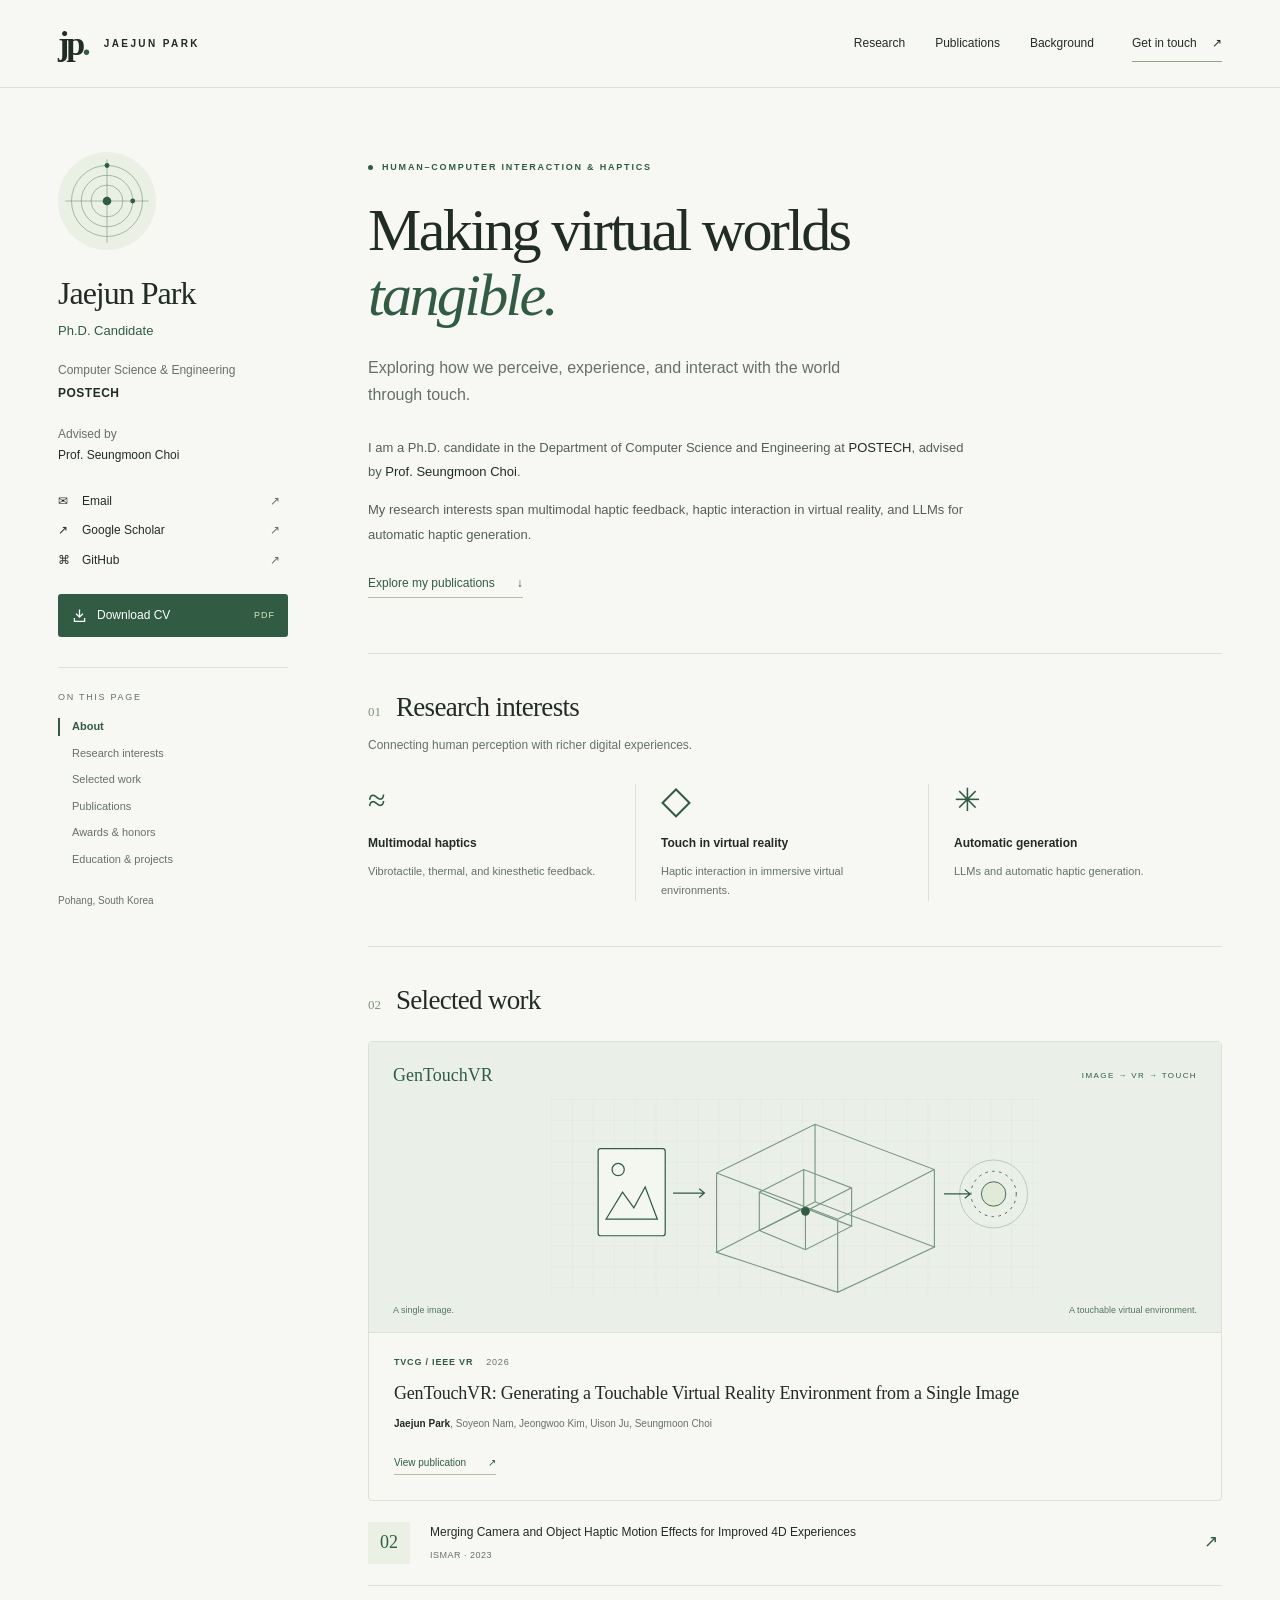
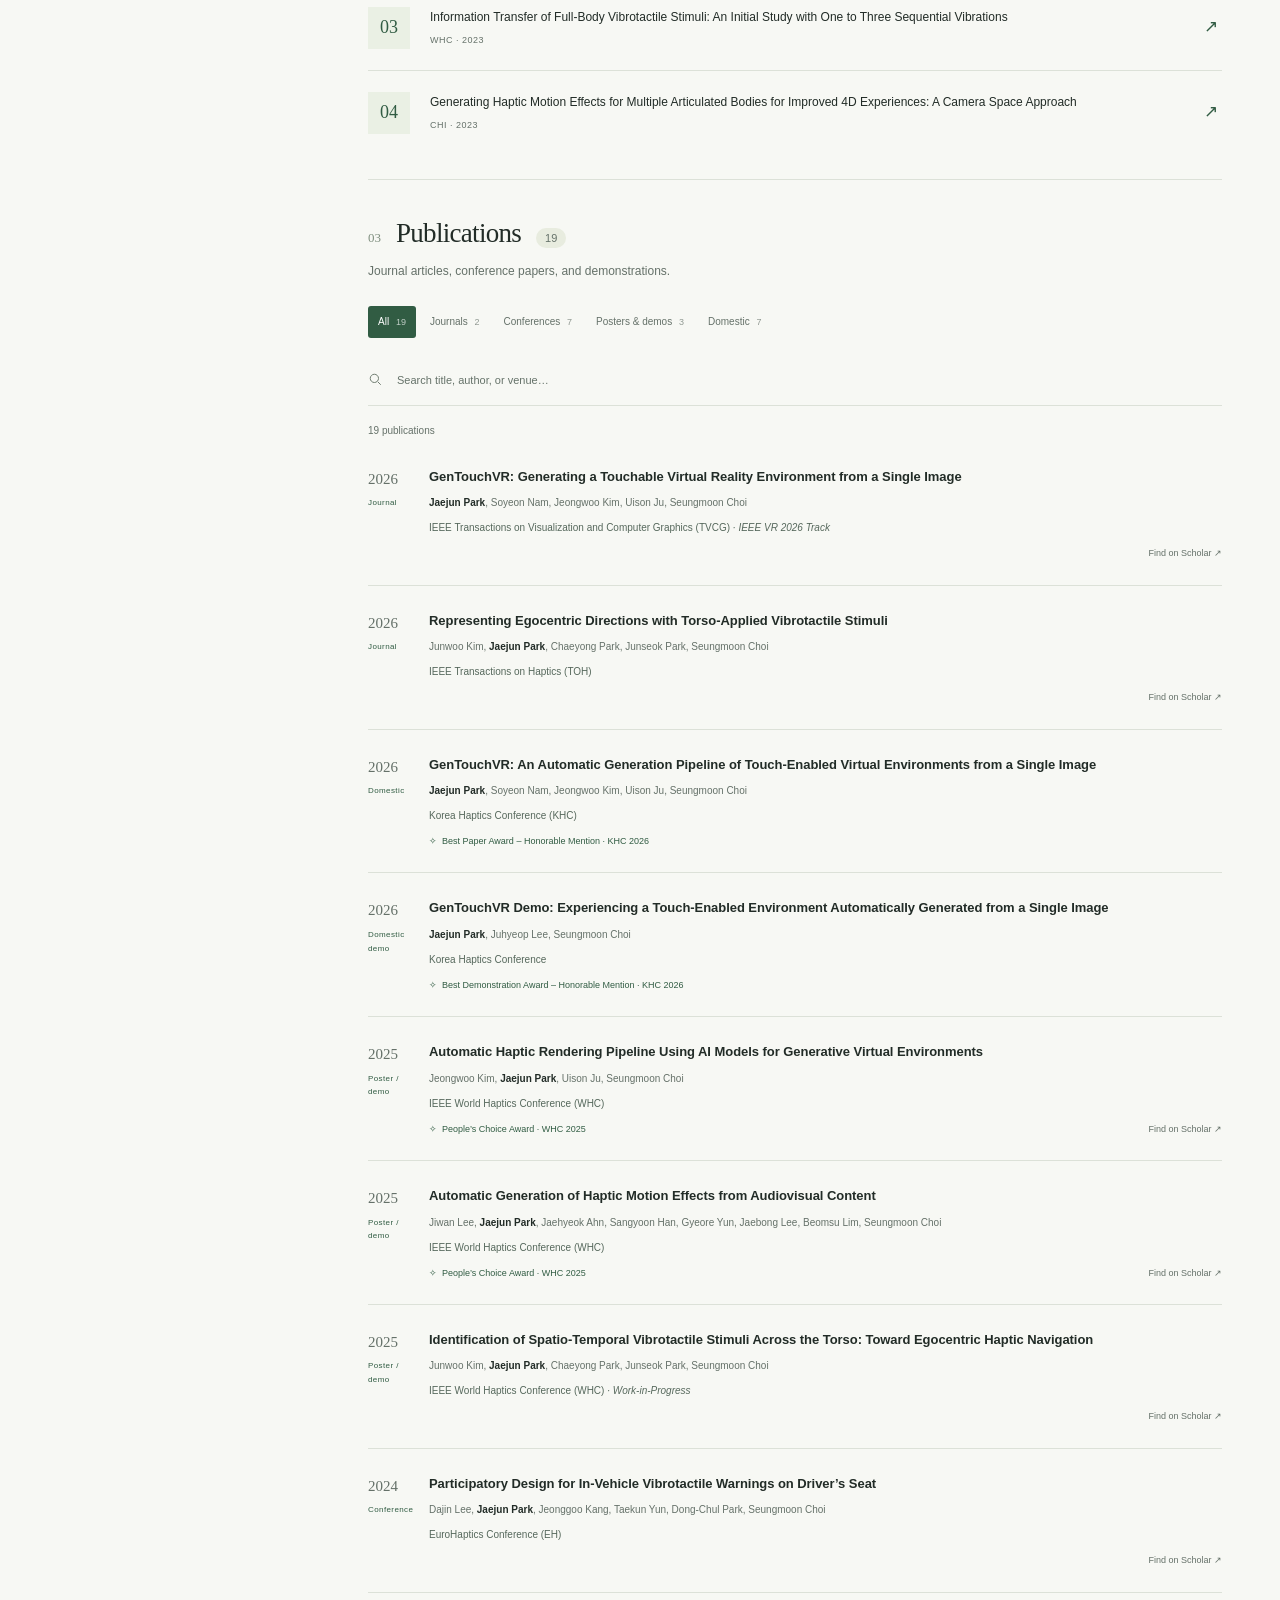
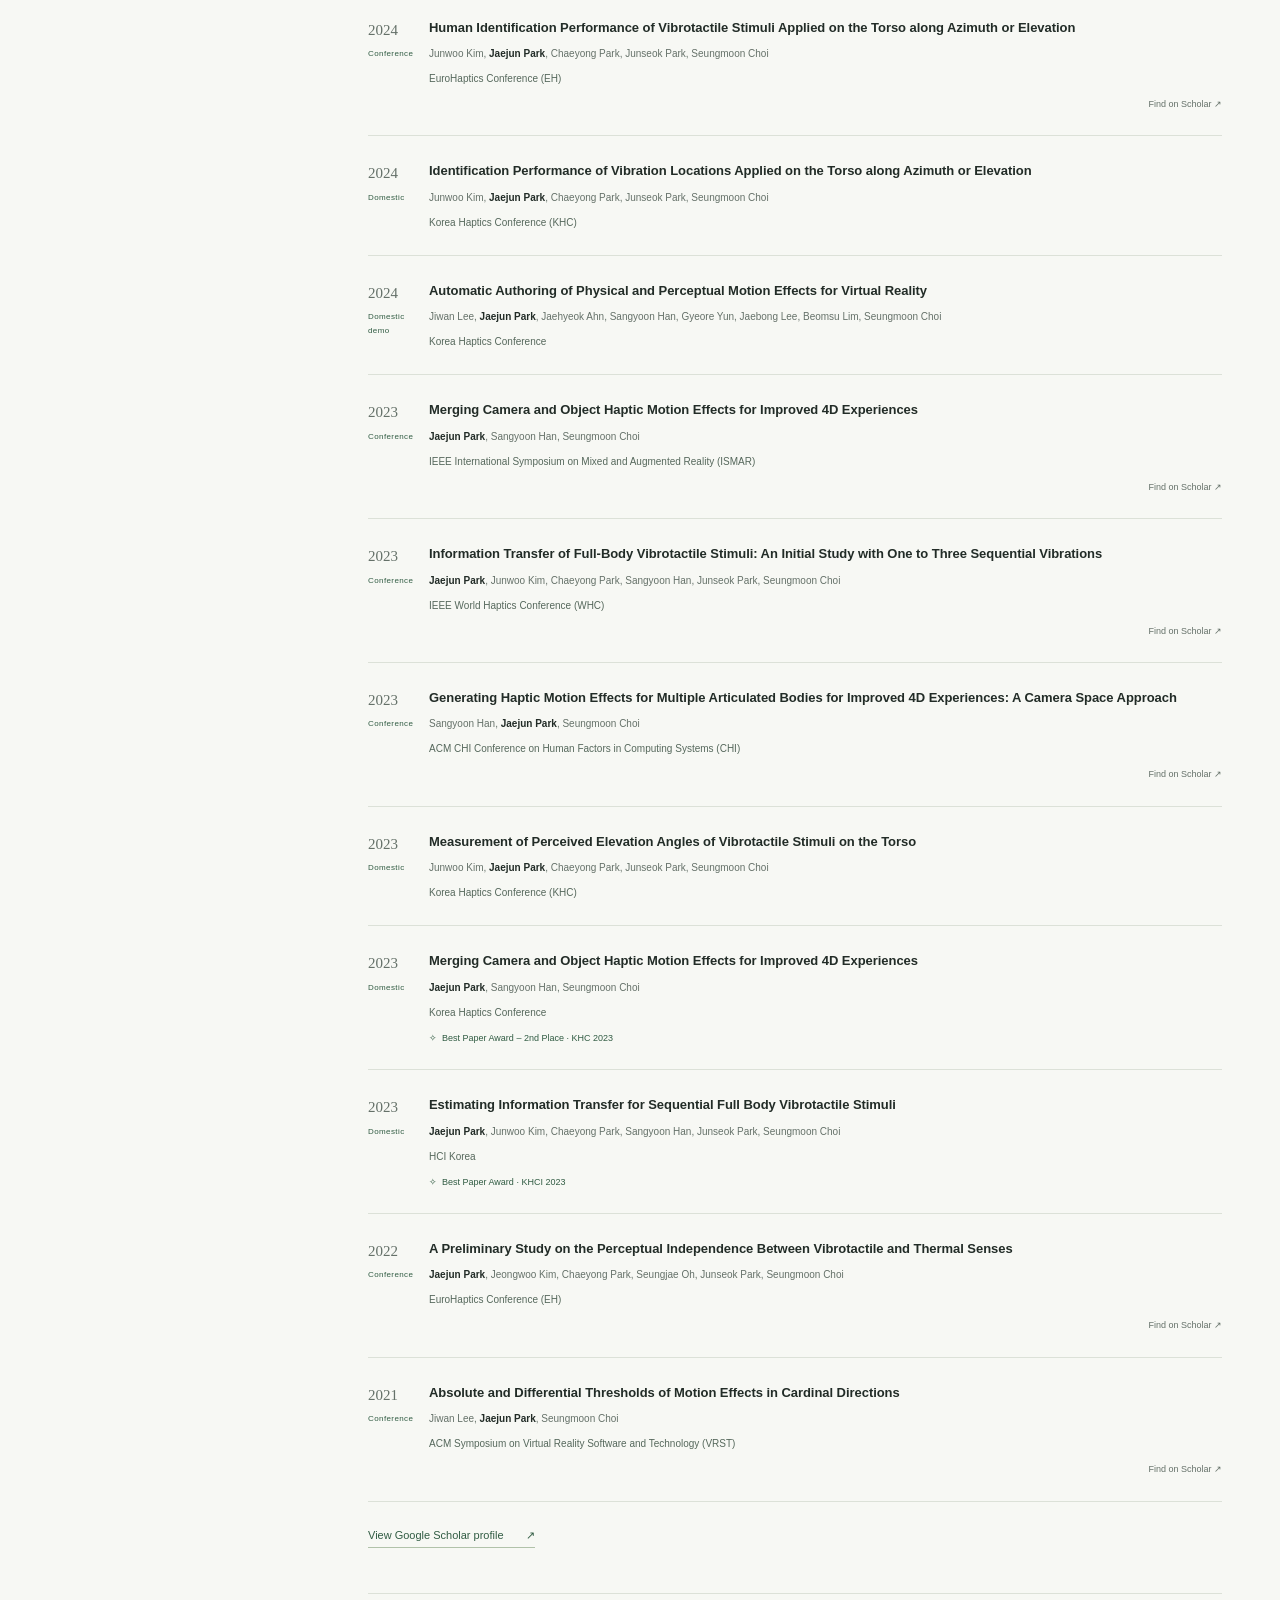
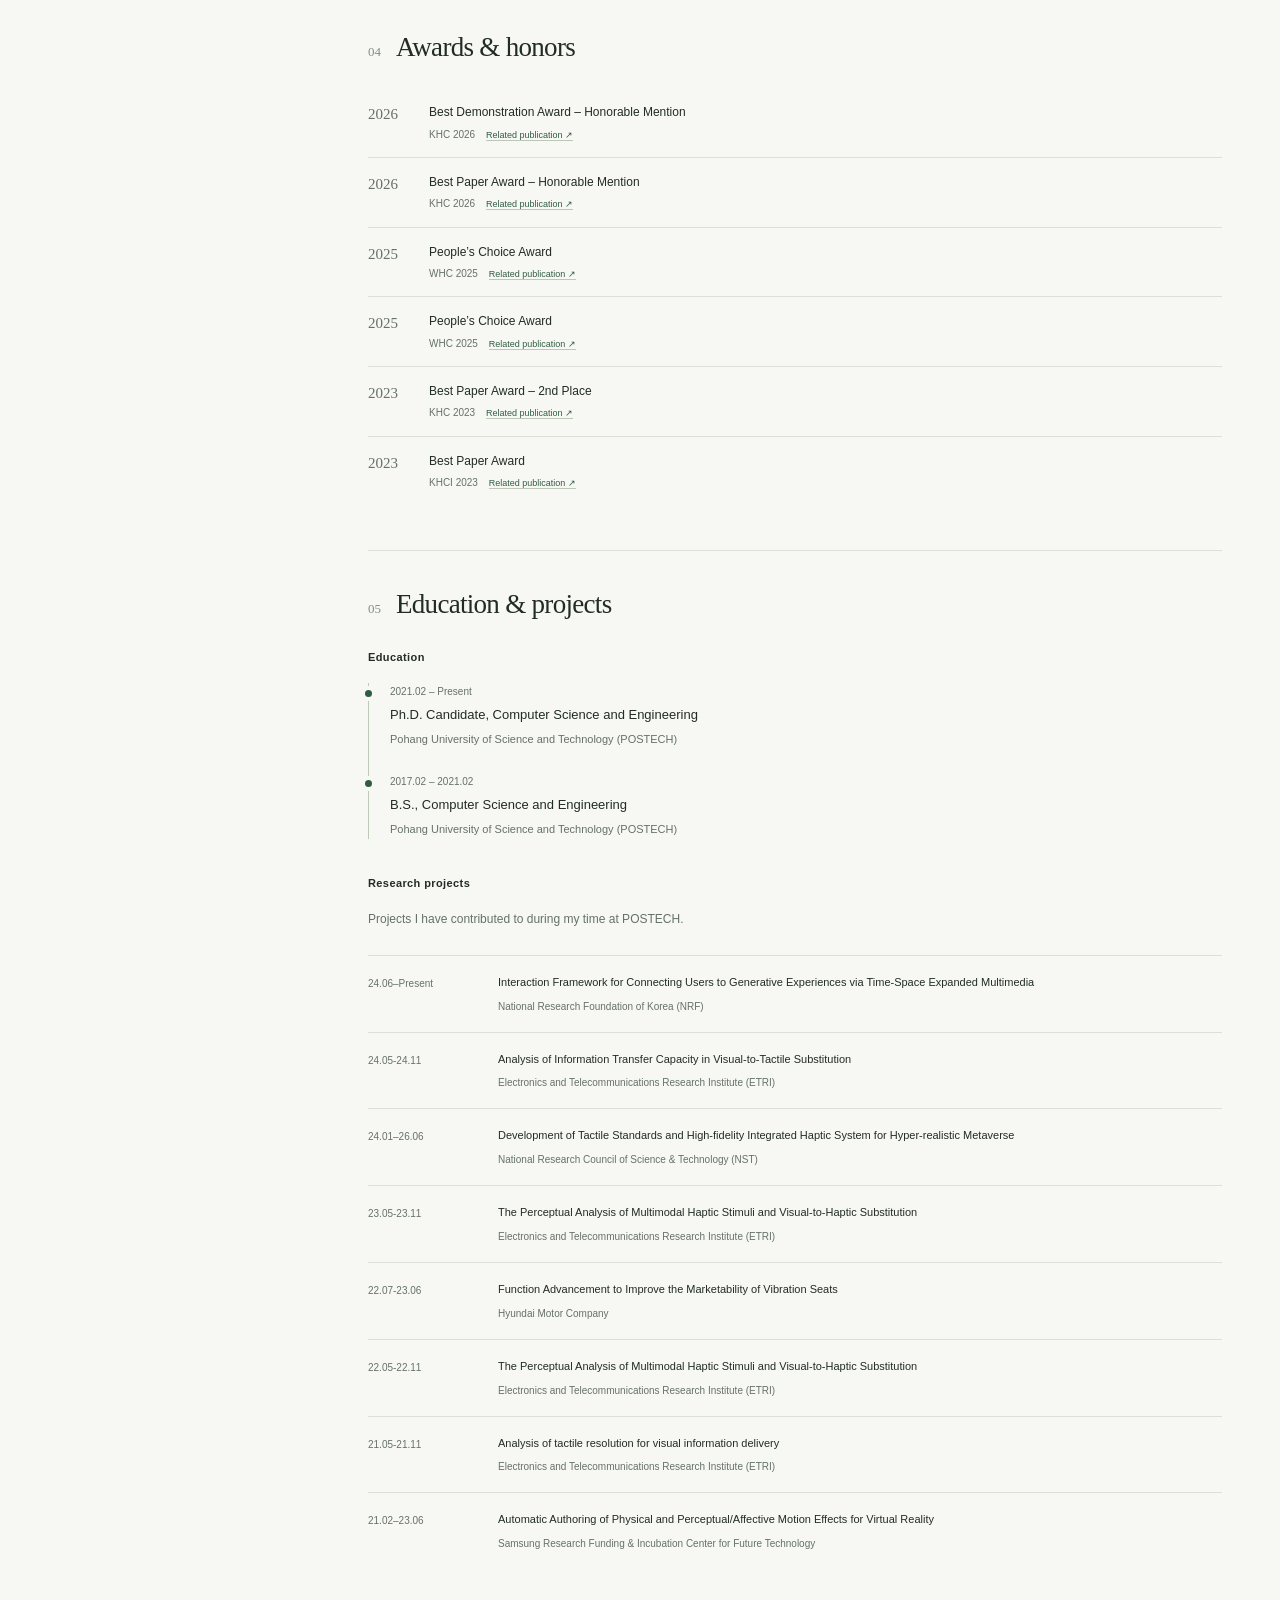
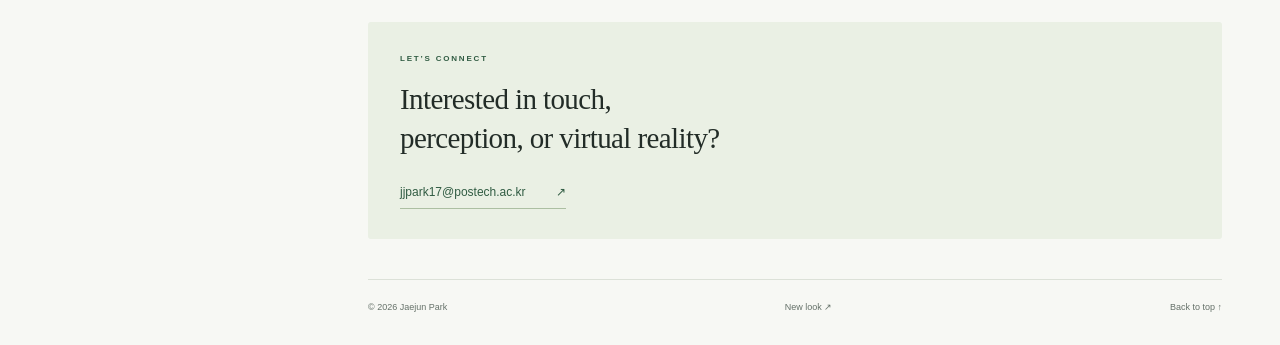
==== classic.html @ 728923f8 "Add a playful website template and remove domestic Scholar links" ====
<!doctype html>
<html lang="en">
<head>
  <meta charset="utf-8">
  <meta name="viewport" content="width=device-width, initial-scale=1">
  <meta name="theme-color" content="#f7f8f4">
  <meta name="description" content="Jaejun Park is a Ph.D. candidate at POSTECH studying human-computer interaction, multimodal haptics, virtual reality, and automatic haptic generation.">
  <meta property="og:title" content="Jaejun Park — HCI & Haptics">
  <meta property="og:description" content="Ph.D. candidate at POSTECH. Research in touch, perception, and virtual experiences.">
  <meta property="og:type" content="website">
  <title>Jaejun Park — HCI & Haptics</title>
  <link rel="icon" href="assets/favicon.svg" type="image/svg+xml">
  <link rel="stylesheet" href="assets/css/classic.css">
  <script src="assets/js/main.js" defer></script>
  <script type="application/ld+json">{"@context":"https://schema.org","@type":"Person","name":"Jaejun Park","jobTitle":"Ph.D. Candidate","affiliation":{"@type":"CollegeOrUniversity","name":"Pohang University of Science and Technology (POSTECH)"},"email":"mailto:jjpark17@postech.ac.kr","sameAs":["https://scholar.google.co.kr/citations?user=aEWsBWQAAAAJ&hl=ko","https://github.com/jjpark17"],"knowsAbout":["Multimodal Haptic Feedback (vibrotactile, thermal, and kinesthetic)","Haptic Interaction in Virtual Reality","LLMs and Automatic Haptic Generation","Human-Computer Interaction"]}</script>
</head>
<body>
  <a class="skip-link" href="#main">Skip to content</a>
  <header class="site-header">
    <div class="header-inner">
      <a class="wordmark" href="#about" aria-label="Jaejun Park, home"><span class="brand-mark" aria-hidden="true">jp<span>.</span></span><span class="brand-name">JAEJUN PARK</span></a>
      <nav class="top-nav" aria-label="Main navigation">
        <a href="#research">Research</a>
        <a href="#publications">Publications</a>
        <a href="#background">Background</a>
        <a class="nav-contact" href="mailto:jjpark17@postech.ac.kr">Get in touch <span aria-hidden="true">↗</span></a>
      </nav>
    </div>
  </header>

  <div class="page-layout">
    <aside class="profile" aria-label="Profile and section navigation">
      <div class="profile-emblem" aria-hidden="true">
        <svg viewBox="0 0 160 160" fill="none"><circle cx="80" cy="80" r="58"/><circle cx="80" cy="80" r="42"/><circle cx="80" cy="80" r="26"/><path d="M12 80h136M80 12v136"/><circle class="emblem-dot" cx="80" cy="80" r="7"/><circle class="emblem-dot" cx="122" cy="80" r="4"/><circle class="emblem-dot" cx="80" cy="22" r="4"/></svg>
      </div>
      <h1>Jaejun Park</h1>
      <p class="profile-role">Ph.D. Candidate</p>
      <p class="profile-affiliation">Computer Science & Engineering<br><strong>POSTECH</strong></p>
      <p class="advisor">Advised by<br><span>Prof. Seungmoon Choi</span></p>
      <div class="profile-links">
        <a href="mailto:jjpark17@postech.ac.kr"><span aria-hidden="true">✉</span> Email <span aria-hidden="true">↗</span></a>
        <a href="https://scholar.google.co.kr/citations?user=aEWsBWQAAAAJ&amp;hl=ko" target="_blank" rel="noopener noreferrer"><span aria-hidden="true">↗</span> Google Scholar <span aria-hidden="true">↗</span></a>
        <a href="https://github.com/jjpark17" target="_blank" rel="noopener noreferrer"><span aria-hidden="true">⌘</span> GitHub <span aria-hidden="true">↗</span></a>
      </div>
      <a class="cv-button" href="assets/Jaejun_Park_CV.pdf" download><svg viewBox="0 0 20 20" fill="none" aria-hidden="true"><path d="M10 3v9m-4-4 4 4 4-4M4 13v4h12v-4"/></svg>Download CV <span>PDF</span></a>
      <nav class="section-nav" aria-label="On this page">
        <span class="nav-label">ON THIS PAGE</span>
        <a href="#about" aria-current="location">About</a>
        <a href="#research">Research interests</a>
        <a href="#selected-work">Selected work</a>
        <a href="#publications">Publications</a>
        <a href="#awards">Awards & honors</a>
        <a href="#background">Education & projects</a>
      </nav>
      <p class="profile-location">Pohang, South Korea</p>
    </aside>

    <main id="main">
      <section class="hero" id="about" aria-labelledby="hero-title">
        <p class="eyebrow"><span class="small-dot" aria-hidden="true"></span> HUMAN–COMPUTER INTERACTION & HAPTICS</p>
        <h2 id="hero-title">Making virtual worlds<br><em>tangible.</em></h2>
        <p class="hero-intro">Exploring how we perceive, experience, and interact with the world through touch.</p>
        <div class="bio">
          <p>I am a Ph.D. candidate in the Department of Computer Science and Engineering at <strong>POSTECH</strong>, advised by <strong>Prof. Seungmoon Choi</strong>.</p>
          <p>My research interests span multimodal haptic feedback, haptic interaction in virtual reality, and LLMs for automatic haptic generation.</p>
        </div>
        <a class="text-link" href="#publications">Explore my publications <span aria-hidden="true">↓</span></a>
      </section>

      <section class="content-section" id="research" aria-labelledby="research-title">
        <div class="section-heading"><span class="section-number">01</span><h2 id="research-title">Research interests</h2></div>
        <p class="section-intro">Connecting human perception with richer digital experiences.</p>
        <div class="research-grid">
          <article class="research-area"><span class="area-symbol" aria-hidden="true">≈</span><h3>Multimodal haptics</h3><p>Vibrotactile, thermal, and kinesthetic feedback.</p></article>
          <article class="research-area"><span class="area-symbol cube-symbol" aria-hidden="true">◇</span><h3>Touch in virtual reality</h3><p>Haptic interaction in immersive virtual environments.</p></article>
          <article class="research-area"><span class="area-symbol" aria-hidden="true">✳</span><h3>Automatic generation</h3><p>LLMs and automatic haptic generation.</p></article>
        </div>
      </section>

      <section class="content-section" id="selected-work" aria-labelledby="selected-title">
        <div class="section-heading"><span class="section-number">02</span><h2 id="selected-title">Selected work</h2></div>
        <article class="featured-work">
          <div class="feature-art" aria-hidden="true">
            <div class="art-topline"><span>GenTouchVR</span><span>IMAGE → VR → TOUCH</span></div>
            <svg class="touch-scene" viewBox="0 0 560 225" fill="none">
              <defs><pattern id="scene-grid" width="24" height="24" patternUnits="userSpaceOnUse"><path d="M24 0H0v24" stroke="#d0ddd3" stroke-width=".5"/></pattern></defs>
              <rect x="0" y="0" width="560" height="225" fill="url(#scene-grid)"/>
              <g stroke="#789580" stroke-width="1.3"><path d="m190 176 113-58 137 52-111 52zM190 176V85l113-56 137 52v89M303 29v89M190 85l139 53 111-57M329 138v84"/><path d="m239 151 52-26 54 21-53 27zM239 151v-44l51-26 55 21v44M290 81v44M239 107l53 22 53-27M292 129v44"/></g>
              <g stroke="#315c43" stroke-width="1.4"><rect x="54" y="57" width="77" height="100" rx="3" fill="#f4f7ef"/><path d="m63 138 19-31 13 18 13-24 14 37H63z"/><circle cx="77" cy="81" r="7"/><path d="M140 108h36m-6-5 6 5-6 5M451 109h30m-6-5 6 5-6 5"/></g>
              <g stroke="#315c43"><circle cx="508" cy="109" r="14" fill="#e1ead9"/><circle cx="508" cy="109" r="26" stroke-dasharray="3 5"/><circle cx="508" cy="109" r="39" stroke-opacity=".3"/></g>
              <circle cx="292" cy="129" r="5" fill="#315c43"/>
            </svg>
            <div class="art-bottomline"><span>A single image.</span><span>A touchable virtual environment.</span></div>
          </div>
          <div class="featured-copy"><div class="paper-label"><span>TVCG / IEEE VR</span><span>2026</span></div><h3>GenTouchVR: Generating a Touchable Virtual Reality Environment from a Single Image</h3><p><strong>Jaejun Park</strong>, Soyeon Nam, Jeongwoo Kim, Uison Ju, Seungmoon Choi</p><a class="text-link" href="#pub-J2">View publication <span aria-hidden="true">↗</span></a></div>
        </article>
        <div class="selected-list"><a class="selected-item" href="#pub-C5"><span class="selected-index" aria-hidden="true">02</span><div><h3>Merging Camera and Object Haptic Motion Effects for Improved 4D Experiences</h3><p>ISMAR · 2023</p></div><span class="selected-arrow" aria-hidden="true">↗</span></a>
<a class="selected-item" href="#pub-C4"><span class="selected-index" aria-hidden="true">03</span><div><h3>Information Transfer of Full-Body Vibrotactile Stimuli: An Initial Study with One to Three Sequential Vibrations</h3><p>WHC · 2023</p></div><span class="selected-arrow" aria-hidden="true">↗</span></a>
<a class="selected-item" href="#pub-C3"><span class="selected-index" aria-hidden="true">04</span><div><h3>Generating Haptic Motion Effects for Multiple Articulated Bodies for Improved 4D Experiences: A Camera Space Approach</h3><p>CHI · 2023</p></div><span class="selected-arrow" aria-hidden="true">↗</span></a></div>
      </section>

      <section class="content-section" id="publications" aria-labelledby="publications-title">
        <div class="section-heading"><span class="section-number">03</span><h2 id="publications-title">Publications</h2><span class="section-total">19</span></div>
        <p class="section-intro">Journal articles, conference papers, and demonstrations.</p>
        <div class="publication-controls" hidden>
          <div class="filter-tabs" role="group" aria-label="Filter by publication type">
            <button type="button" data-filter="all" aria-pressed="true">All <span>19</span></button><button type="button" data-filter="journal" aria-pressed="false">Journals <span>2</span></button><button type="button" data-filter="conference" aria-pressed="false">Conferences <span>7</span></button><button type="button" data-filter="demo" aria-pressed="false">Posters &amp; demos <span>3</span></button><button type="button" data-filter="domestic" aria-pressed="false">Domestic <span>7</span></button>
          </div>
          <label class="search-field"><svg viewBox="0 0 20 20" fill="none" aria-hidden="true"><circle cx="8.5" cy="8.5" r="5.5"/><path d="m13 13 4 4"/></svg><input id="publication-search" type="search" placeholder="Search title, author, or venue…" aria-label="Search publications" autocomplete="off"></label>
        </div>
        <p class="publication-status" id="publication-status" role="status" aria-live="polite" hidden>19 publications</p>
        <div class="publication-list"><article class="publication-item" id="pub-J2" data-category="journal" data-search="gentouchvr: generating a touchable virtual reality environment from a single image jaejun park soyeon nam jeongwoo kim uison ju seungmoon choi ieee transactions on visualization and computer graphics (tvcg) tvcg / ieee vr 2026 j2 ieee vr 2026 track"><div><span class="publication-year">2026</span><span class="publication-type">Journal</span></div><div><h3>GenTouchVR: Generating a Touchable Virtual Reality Environment from a Single Image</h3><p class="publication-authors"><strong>Jaejun Park</strong>, Soyeon Nam, Jeongwoo Kim, Uison Ju, Seungmoon Choi</p><p class="publication-venue">IEEE Transactions on Visualization and Computer Graphics (TVCG) <span class="publication-note">· IEEE VR 2026 Track</span></p><div class="publication-footer"><div></div><a class="paper-search" href="https://scholar.google.com/scholar?q=%22GenTouchVR%3A%20Generating%20a%20Touchable%20Virtual%20Reality%20Environment%20from%20a%20Single%20Image%22" target="_blank" rel="noopener noreferrer" aria-label="Find GenTouchVR: Generating a Touchable Virtual Reality Environment from a Single Image on Google Scholar">Find on Scholar ↗</a></div></div></article>
<article class="publication-item" id="pub-J1" data-category="journal" data-search="representing egocentric directions with torso-applied vibrotactile stimuli junwoo kim jaejun park chaeyong park junseok park seungmoon choi ieee transactions on haptics (toh) toh 2026 j1 "><div><span class="publication-year">2026</span><span class="publication-type">Journal</span></div><div><h3>Representing Egocentric Directions with Torso-Applied Vibrotactile Stimuli</h3><p class="publication-authors">Junwoo Kim, <strong>Jaejun Park</strong>, Chaeyong Park, Junseok Park, Seungmoon Choi</p><p class="publication-venue">IEEE Transactions on Haptics (TOH)</p><div class="publication-footer"><div></div><a class="paper-search" href="https://scholar.google.com/scholar?q=%22Representing%20Egocentric%20Directions%20with%20Torso-Applied%20Vibrotactile%20Stimuli%22" target="_blank" rel="noopener noreferrer" aria-label="Find Representing Egocentric Directions with Torso-Applied Vibrotactile Stimuli on Google Scholar">Find on Scholar ↗</a></div></div></article>
<article class="publication-item" id="pub-KC5" data-category="domestic" data-search="gentouchvr: an automatic generation pipeline of touch-enabled virtual environments from a single image jaejun park soyeon nam jeongwoo kim uison ju seungmoon choi korea haptics conference (khc) khc 2026 kc5  best paper award – honorable mention"><div><span class="publication-year">2026</span><span class="publication-type">Domestic</span></div><div><h3>GenTouchVR: An Automatic Generation Pipeline of Touch-Enabled Virtual Environments from a Single Image</h3><p class="publication-authors"><strong>Jaejun Park</strong>, Soyeon Nam, Jeongwoo Kim, Uison Ju, Seungmoon Choi</p><p class="publication-venue">Korea Haptics Conference (KHC)</p><div class="publication-footer"><div><span class="publication-award">Best Paper Award – Honorable Mention · KHC 2026</span></div></div></div></article>
<article class="publication-item" id="pub-KD2" data-category="domestic" data-search="gentouchvr demo: experiencing a touch-enabled environment automatically generated from a single image jaejun park juhyeop lee seungmoon choi korea haptics conference khc 2026 kd2  best demonstration award – honorable mention"><div><span class="publication-year">2026</span><span class="publication-type">Domestic demo</span></div><div><h3>GenTouchVR Demo: Experiencing a Touch-Enabled Environment Automatically Generated from a Single Image</h3><p class="publication-authors"><strong>Jaejun Park</strong>, Juhyeop Lee, Seungmoon Choi</p><p class="publication-venue">Korea Haptics Conference</p><div class="publication-footer"><div><span class="publication-award">Best Demonstration Award – Honorable Mention · KHC 2026</span></div></div></div></article>
<article class="publication-item" id="pub-D2" data-category="demo" data-search="automatic haptic rendering pipeline using ai models for generative virtual environments jeongwoo kim jaejun park uison ju seungmoon choi ieee world haptics conference (whc) whc 2025 d2  people’s choice award"><div><span class="publication-year">2025</span><span class="publication-type">Poster / demo</span></div><div><h3>Automatic Haptic Rendering Pipeline Using AI Models for Generative Virtual Environments</h3><p class="publication-authors">Jeongwoo Kim, <strong>Jaejun Park</strong>, Uison Ju, Seungmoon Choi</p><p class="publication-venue">IEEE World Haptics Conference (WHC)</p><div class="publication-footer"><div><span class="publication-award">People’s Choice Award · WHC 2025</span></div><a class="paper-search" href="https://scholar.google.com/scholar?q=%22Automatic%20Haptic%20Rendering%20Pipeline%20Using%20AI%20Models%20for%20Generative%20Virtual%20Environments%22" target="_blank" rel="noopener noreferrer" aria-label="Find Automatic Haptic Rendering Pipeline Using AI Models for Generative Virtual Environments on Google Scholar">Find on Scholar ↗</a></div></div></article>
<article class="publication-item" id="pub-D1" data-category="demo" data-search="automatic generation of haptic motion effects from audiovisual content jiwan lee jaejun park jaehyeok ahn sangyoon han gyeore yun jaebong lee beomsu lim seungmoon choi ieee world haptics conference (whc) whc 2025 d1  people’s choice award"><div><span class="publication-year">2025</span><span class="publication-type">Poster / demo</span></div><div><h3>Automatic Generation of Haptic Motion Effects from Audiovisual Content</h3><p class="publication-authors">Jiwan Lee, <strong>Jaejun Park</strong>, Jaehyeok Ahn, Sangyoon Han, Gyeore Yun, Jaebong Lee, Beomsu Lim, Seungmoon Choi</p><p class="publication-venue">IEEE World Haptics Conference (WHC)</p><div class="publication-footer"><div><span class="publication-award">People’s Choice Award · WHC 2025</span></div><a class="paper-search" href="https://scholar.google.com/scholar?q=%22Automatic%20Generation%20of%20Haptic%20Motion%20Effects%20from%20Audiovisual%20Content%22" target="_blank" rel="noopener noreferrer" aria-label="Find Automatic Generation of Haptic Motion Effects from Audiovisual Content on Google Scholar">Find on Scholar ↗</a></div></div></article>
<article class="publication-item" id="pub-W1" data-category="demo" data-search="identification of spatio-temporal vibrotactile stimuli across the torso: toward egocentric haptic navigation junwoo kim jaejun park chaeyong park junseok park seungmoon choi ieee world haptics conference (whc) whc 2025 w1 work-in-progress"><div><span class="publication-year">2025</span><span class="publication-type">Poster / demo</span></div><div><h3>Identification of Spatio-Temporal Vibrotactile Stimuli Across the Torso: Toward Egocentric Haptic Navigation</h3><p class="publication-authors">Junwoo Kim, <strong>Jaejun Park</strong>, Chaeyong Park, Junseok Park, Seungmoon Choi</p><p class="publication-venue">IEEE World Haptics Conference (WHC) <span class="publication-note">· Work-in-Progress</span></p><div class="publication-footer"><div></div><a class="paper-search" href="https://scholar.google.com/scholar?q=%22Identification%20of%20Spatio-Temporal%20Vibrotactile%20Stimuli%20Across%20the%20Torso%3A%20Toward%20Egocentric%20Haptic%20Navigation%22" target="_blank" rel="noopener noreferrer" aria-label="Find Identification of Spatio-Temporal Vibrotactile Stimuli Across the Torso: Toward Egocentric Haptic Navigation on Google Scholar">Find on Scholar ↗</a></div></div></article>
<article class="publication-item" id="pub-C7" data-category="conference" data-search="participatory design for in-vehicle vibrotactile warnings on driver’s seat dajin lee jaejun park jeonggoo kang taekun yun dong-chul park seungmoon choi eurohaptics conference (eh) eurohaptics 2024 c7 "><div><span class="publication-year">2024</span><span class="publication-type">Conference</span></div><div><h3>Participatory Design for In-Vehicle Vibrotactile Warnings on Driver’s Seat</h3><p class="publication-authors">Dajin Lee, <strong>Jaejun Park</strong>, Jeonggoo Kang, Taekun Yun, Dong-Chul Park, Seungmoon Choi</p><p class="publication-venue">EuroHaptics Conference (EH)</p><div class="publication-footer"><div></div><a class="paper-search" href="https://scholar.google.com/scholar?q=%22Participatory%20Design%20for%20In-Vehicle%20Vibrotactile%20Warnings%20on%20Driver%E2%80%99s%20Seat%22" target="_blank" rel="noopener noreferrer" aria-label="Find Participatory Design for In-Vehicle Vibrotactile Warnings on Driver’s Seat on Google Scholar">Find on Scholar ↗</a></div></div></article>
<article class="publication-item" id="pub-C6" data-category="conference" data-search="human identification performance of vibrotactile stimuli applied on the torso along azimuth or elevation junwoo kim jaejun park chaeyong park junseok park seungmoon choi eurohaptics conference (eh) eurohaptics 2024 c6 "><div><span class="publication-year">2024</span><span class="publication-type">Conference</span></div><div><h3>Human Identification Performance of Vibrotactile Stimuli Applied on the Torso along Azimuth or Elevation</h3><p class="publication-authors">Junwoo Kim, <strong>Jaejun Park</strong>, Chaeyong Park, Junseok Park, Seungmoon Choi</p><p class="publication-venue">EuroHaptics Conference (EH)</p><div class="publication-footer"><div></div><a class="paper-search" href="https://scholar.google.com/scholar?q=%22Human%20Identification%20Performance%20of%20Vibrotactile%20Stimuli%20Applied%20on%20the%20Torso%20along%20Azimuth%20or%20Elevation%22" target="_blank" rel="noopener noreferrer" aria-label="Find Human Identification Performance of Vibrotactile Stimuli Applied on the Torso along Azimuth or Elevation on Google Scholar">Find on Scholar ↗</a></div></div></article>
<article class="publication-item" id="pub-KC4" data-category="domestic" data-search="identification performance of vibration locations applied on the torso along azimuth or elevation junwoo kim jaejun park chaeyong park junseok park seungmoon choi korea haptics conference (khc) khc 2024 kc4 "><div><span class="publication-year">2024</span><span class="publication-type">Domestic</span></div><div><h3>Identification Performance of Vibration Locations Applied on the Torso along Azimuth or Elevation</h3><p class="publication-authors">Junwoo Kim, <strong>Jaejun Park</strong>, Chaeyong Park, Junseok Park, Seungmoon Choi</p><p class="publication-venue">Korea Haptics Conference (KHC)</p></div></article>
<article class="publication-item" id="pub-KD1" data-category="domestic" data-search="automatic authoring of physical and perceptual motion effects for virtual reality jiwan lee jaejun park jaehyeok ahn sangyoon han gyeore yun jaebong lee beomsu lim seungmoon choi korea haptics conference khc 2024 kd1 "><div><span class="publication-year">2024</span><span class="publication-type">Domestic demo</span></div><div><h3>Automatic Authoring of Physical and Perceptual Motion Effects for Virtual Reality</h3><p class="publication-authors">Jiwan Lee, <strong>Jaejun Park</strong>, Jaehyeok Ahn, Sangyoon Han, Gyeore Yun, Jaebong Lee, Beomsu Lim, Seungmoon Choi</p><p class="publication-venue">Korea Haptics Conference</p></div></article>
<article class="publication-item" id="pub-C5" data-category="conference" data-search="merging camera and object haptic motion effects for improved 4d experiences jaejun park sangyoon han seungmoon choi ieee international symposium on mixed and augmented reality (ismar) ismar 2023 c5 "><div><span class="publication-year">2023</span><span class="publication-type">Conference</span></div><div><h3>Merging Camera and Object Haptic Motion Effects for Improved 4D Experiences</h3><p class="publication-authors"><strong>Jaejun Park</strong>, Sangyoon Han, Seungmoon Choi</p><p class="publication-venue">IEEE International Symposium on Mixed and Augmented Reality (ISMAR)</p><div class="publication-footer"><div></div><a class="paper-search" href="https://scholar.google.com/scholar?q=%22Merging%20Camera%20and%20Object%20Haptic%20Motion%20Effects%20for%20Improved%204D%20Experiences%22" target="_blank" rel="noopener noreferrer" aria-label="Find Merging Camera and Object Haptic Motion Effects for Improved 4D Experiences on Google Scholar">Find on Scholar ↗</a></div></div></article>
<article class="publication-item" id="pub-C4" data-category="conference" data-search="information transfer of full-body vibrotactile stimuli: an initial study with one to three sequential vibrations jaejun park junwoo kim chaeyong park sangyoon han junseok park seungmoon choi ieee world haptics conference (whc) whc 2023 c4 "><div><span class="publication-year">2023</span><span class="publication-type">Conference</span></div><div><h3>Information Transfer of Full-Body Vibrotactile Stimuli: An Initial Study with One to Three Sequential Vibrations</h3><p class="publication-authors"><strong>Jaejun Park</strong>, Junwoo Kim, Chaeyong Park, Sangyoon Han, Junseok Park, Seungmoon Choi</p><p class="publication-venue">IEEE World Haptics Conference (WHC)</p><div class="publication-footer"><div></div><a class="paper-search" href="https://scholar.google.com/scholar?q=%22Information%20Transfer%20of%20Full-Body%20Vibrotactile%20Stimuli%3A%20An%20Initial%20Study%20with%20One%20to%20Three%20Sequential%20Vibrations%22" target="_blank" rel="noopener noreferrer" aria-label="Find Information Transfer of Full-Body Vibrotactile Stimuli: An Initial Study with One to Three Sequential Vibrations on Google Scholar">Find on Scholar ↗</a></div></div></article>
<article class="publication-item" id="pub-C3" data-category="conference" data-search="generating haptic motion effects for multiple articulated bodies for improved 4d experiences: a camera space approach sangyoon han jaejun park seungmoon choi acm chi conference on human factors in computing systems (chi) chi 2023 c3 "><div><span class="publication-year">2023</span><span class="publication-type">Conference</span></div><div><h3>Generating Haptic Motion Effects for Multiple Articulated Bodies for Improved 4D Experiences: A Camera Space Approach</h3><p class="publication-authors">Sangyoon Han, <strong>Jaejun Park</strong>, Seungmoon Choi</p><p class="publication-venue">ACM CHI Conference on Human Factors in Computing Systems (CHI)</p><div class="publication-footer"><div></div><a class="paper-search" href="https://scholar.google.com/scholar?q=%22Generating%20Haptic%20Motion%20Effects%20for%20Multiple%20Articulated%20Bodies%20for%20Improved%204D%20Experiences%3A%20A%20Camera%20Space%20Approach%22" target="_blank" rel="noopener noreferrer" aria-label="Find Generating Haptic Motion Effects for Multiple Articulated Bodies for Improved 4D Experiences: A Camera Space Approach on Google Scholar">Find on Scholar ↗</a></div></div></article>
<article class="publication-item" id="pub-KC3" data-category="domestic" data-search="measurement of perceived elevation angles of vibrotactile stimuli on the torso junwoo kim jaejun park chaeyong park junseok park seungmoon choi korea haptics conference (khc) khc 2023 kc3 "><div><span class="publication-year">2023</span><span class="publication-type">Domestic</span></div><div><h3>Measurement of Perceived Elevation Angles of Vibrotactile Stimuli on the Torso</h3><p class="publication-authors">Junwoo Kim, <strong>Jaejun Park</strong>, Chaeyong Park, Junseok Park, Seungmoon Choi</p><p class="publication-venue">Korea Haptics Conference (KHC)</p></div></article>
<article class="publication-item" id="pub-KC2" data-category="domestic" data-search="merging camera and object haptic motion effects for improved 4d experiences jaejun park sangyoon han seungmoon choi korea haptics conference khc 2023 kc2  best paper award – 2nd place"><div><span class="publication-year">2023</span><span class="publication-type">Domestic</span></div><div><h3>Merging Camera and Object Haptic Motion Effects for Improved 4D Experiences</h3><p class="publication-authors"><strong>Jaejun Park</strong>, Sangyoon Han, Seungmoon Choi</p><p class="publication-venue">Korea Haptics Conference</p><div class="publication-footer"><div><span class="publication-award">Best Paper Award – 2nd Place · KHC 2023</span></div></div></div></article>
<article class="publication-item" id="pub-KC1" data-category="domestic" data-search="estimating information transfer for sequential full body vibrotactile stimuli jaejun park junwoo kim chaeyong park sangyoon han junseok park seungmoon choi hci korea hci korea 2023 kc1  best paper award"><div><span class="publication-year">2023</span><span class="publication-type">Domestic</span></div><div><h3>Estimating Information Transfer for Sequential Full Body Vibrotactile Stimuli</h3><p class="publication-authors"><strong>Jaejun Park</strong>, Junwoo Kim, Chaeyong Park, Sangyoon Han, Junseok Park, Seungmoon Choi</p><p class="publication-venue">HCI Korea</p><div class="publication-footer"><div><span class="publication-award">Best Paper Award · KHCI 2023</span></div></div></div></article>
<article class="publication-item" id="pub-C2" data-category="conference" data-search="a preliminary study on the perceptual independence between vibrotactile and thermal senses jaejun park jeongwoo kim chaeyong park seungjae oh junseok park seungmoon choi eurohaptics conference (eh) eurohaptics 2022 c2 "><div><span class="publication-year">2022</span><span class="publication-type">Conference</span></div><div><h3>A Preliminary Study on the Perceptual Independence Between Vibrotactile and Thermal Senses</h3><p class="publication-authors"><strong>Jaejun Park</strong>, Jeongwoo Kim, Chaeyong Park, Seungjae Oh, Junseok Park, Seungmoon Choi</p><p class="publication-venue">EuroHaptics Conference (EH)</p><div class="publication-footer"><div></div><a class="paper-search" href="https://scholar.google.com/scholar?q=%22A%20Preliminary%20Study%20on%20the%20Perceptual%20Independence%20Between%20Vibrotactile%20and%20Thermal%20Senses%22" target="_blank" rel="noopener noreferrer" aria-label="Find A Preliminary Study on the Perceptual Independence Between Vibrotactile and Thermal Senses on Google Scholar">Find on Scholar ↗</a></div></div></article>
<article class="publication-item" id="pub-C1" data-category="conference" data-search="absolute and differential thresholds of motion effects in cardinal directions jiwan lee jaejun park seungmoon choi acm symposium on virtual reality software and technology (vrst) vrst 2021 c1 "><div><span class="publication-year">2021</span><span class="publication-type">Conference</span></div><div><h3>Absolute and Differential Thresholds of Motion Effects in Cardinal Directions</h3><p class="publication-authors">Jiwan Lee, <strong>Jaejun Park</strong>, Seungmoon Choi</p><p class="publication-venue">ACM Symposium on Virtual Reality Software and Technology (VRST)</p><div class="publication-footer"><div></div><a class="paper-search" href="https://scholar.google.com/scholar?q=%22Absolute%20and%20Differential%20Thresholds%20of%20Motion%20Effects%20in%20Cardinal%20Directions%22" target="_blank" rel="noopener noreferrer" aria-label="Find Absolute and Differential Thresholds of Motion Effects in Cardinal Directions on Google Scholar">Find on Scholar ↗</a></div></div></article></div>
        <div class="empty-state" hidden><p>No publications found.</p><button type="button" id="reset-search">Clear search and filters</button></div>
        <a class="text-link scholar-link" href="https://scholar.google.co.kr/citations?user=aEWsBWQAAAAJ&amp;hl=ko" target="_blank" rel="noopener noreferrer">View Google Scholar profile <span aria-hidden="true">↗</span></a>
      </section>

      <section class="content-section" id="awards" aria-labelledby="awards-title">
        <div class="section-heading"><span class="section-number">04</span><h2 id="awards-title">Awards & honors</h2></div>
        <div class="award-list"><article class="award-item"><span class="award-year">2026</span><div><h3>Best Demonstration Award – Honorable Mention</h3><p>KHC 2026 <a href="#pub-KD2">Related publication ↗</a></p></div></article>
<article class="award-item"><span class="award-year">2026</span><div><h3>Best Paper Award – Honorable Mention</h3><p>KHC 2026 <a href="#pub-KC5">Related publication ↗</a></p></div></article>
<article class="award-item"><span class="award-year">2025</span><div><h3>People’s Choice Award</h3><p>WHC 2025 <a href="#pub-D2">Related publication ↗</a></p></div></article>
<article class="award-item"><span class="award-year">2025</span><div><h3>People’s Choice Award</h3><p>WHC 2025 <a href="#pub-D1">Related publication ↗</a></p></div></article>
<article class="award-item"><span class="award-year">2023</span><div><h3>Best Paper Award – 2nd Place</h3><p>KHC 2023 <a href="#pub-KC2">Related publication ↗</a></p></div></article>
<article class="award-item"><span class="award-year">2023</span><div><h3>Best Paper Award</h3><p>KHCI 2023 <a href="#pub-KC1">Related publication ↗</a></p></div></article></div>
      </section>

      <section class="content-section" id="background" aria-labelledby="background-title">
        <div class="section-heading"><span class="section-number">05</span><h2 id="background-title">Education & projects</h2></div>
        <h3 class="subheading">Education</h3>
        <div class="education-list"><article class="education-item"><p class="education-period">2021.02 – Present</p><h4>Ph.D. Candidate, Computer Science and Engineering</h4><p>Pohang University of Science and Technology (POSTECH)</p></article>
<article class="education-item"><p class="education-period">2017.02 – 2021.02</p><h4>B.S., Computer Science and Engineering</h4><p>Pohang University of Science and Technology (POSTECH)</p></article></div>
        <h3 class="subheading projects-heading">Research projects</h3>
        <p class="section-intro">Projects I have contributed to during my time at POSTECH.</p>
        <div class="project-list"><article class="project-item"><span class="project-period">24.06–Present</span><div><h4>Interaction Framework for Connecting Users to Generative Experiences via Time-Space Expanded Multimedia</h4><p>National Research Foundation of Korea (NRF)</p></div></article>
<article class="project-item"><span class="project-period">24.05-24.11</span><div><h4>Analysis of Information Transfer Capacity in Visual-to-Tactile Substitution</h4><p>Electronics and Telecommunications Research Institute (ETRI)</p></div></article>
<article class="project-item"><span class="project-period">24.01–26.06</span><div><h4>Development of Tactile Standards and High-fidelity Integrated Haptic System for Hyper-realistic Metaverse</h4><p>National Research Council of Science &amp; Technology (NST)</p></div></article>
<article class="project-item"><span class="project-period">23.05-23.11</span><div><h4>The Perceptual Analysis of Multimodal Haptic Stimuli and Visual-to-Haptic Substitution</h4><p>Electronics and Telecommunications Research Institute (ETRI)</p></div></article>
<article class="project-item"><span class="project-period">22.07-23.06</span><div><h4>Function Advancement to Improve the Marketability of Vibration Seats</h4><p>Hyundai Motor Company</p></div></article>
<article class="project-item"><span class="project-period">22.05-22.11</span><div><h4>The Perceptual Analysis of Multimodal Haptic Stimuli and Visual-to-Haptic Substitution</h4><p>Electronics and Telecommunications Research Institute (ETRI)</p></div></article>
<article class="project-item"><span class="project-period">21.05-21.11</span><div><h4>Analysis of tactile resolution for visual information delivery</h4><p>Electronics and Telecommunications Research Institute (ETRI)</p></div></article>
<article class="project-item"><span class="project-period">21.02–23.06</span><div><h4>Automatic Authoring of Physical and Perceptual/Affective Motion Effects for Virtual Reality</h4><p>Samsung Research Funding &amp; Incubation Center for Future Technology</p></div></article></div>
      </section>

      <section class="contact-section" aria-labelledby="contact-title"><span class="eyebrow">LET’S CONNECT</span><h2 id="contact-title">Interested in touch,<br>perception, or virtual reality?</h2><a href="mailto:jjpark17@postech.ac.kr">jjpark17@postech.ac.kr <span aria-hidden="true">↗</span></a></section>
      <footer class="site-footer"><span>© 2026 Jaejun Park</span><a href="index.html">New look ↗</a><a href="#about">Back to top <span aria-hidden="true">↑</span></a></footer>
    </main>
  </div>
</body>
</html>
---- assets/css/classic.css ----
:root{--paper:#f7f8f4;--ink:#222c27;--muted:#657169;--green:#315c43;--line:#dce1d8;--soft:#eaf0e4;--serif:Georgia,'Times New Roman',serif;--sans:Inter,-apple-system,BlinkMacSystemFont,'Segoe UI',Arial,sans-serif}
*{box-sizing:border-box}html{scroll-behavior:smooth;scroll-padding-top:100px}body{margin:0;background:var(--paper);color:var(--ink);font-family:var(--sans);font-size:15px;line-height:1.7;-webkit-font-smoothing:antialiased}a{color:inherit;text-decoration:none}button,input{font:inherit}button,a,input{-webkit-tap-highlight-color:transparent}button{cursor:pointer}a:focus-visible,button:focus-visible,input:focus-visible{outline:3px solid #749a4d;outline-offset:5px}a:hover{color:var(--green)}::selection{background:#d4e4c6}svg{display:block}[hidden]{display:none!important}.skip-link{position:fixed;top:8px;left:8px;z-index:20;padding:10px 20px;background:var(--green);color:white;transform:translateY(-150%)}.skip-link:focus{transform:none;color:white}
.site-header{height:88px;border-bottom:1px solid var(--line)}.header-inner{max-width:1260px;padding:0 48px;height:100%;margin:auto;display:flex;align-items:center;justify-content:space-between;gap:32px}.wordmark{display:flex;align-items:center;gap:16px}.brand-mark{font-family:var(--serif);font-size:34px;line-height:1;letter-spacing:-3px;font-weight:bold}.brand-mark span{color:var(--green)}.brand-name{font-size:10px;letter-spacing:2.4px;font-weight:650}.top-nav{display:flex;align-items:center;gap:30px;font-size:12px}.top-nav a{padding:8px 0}.top-nav .nav-contact{border-bottom:1px solid #8da68c;margin-left:8px}.nav-contact span{margin-left:12px}
.page-layout{max-width:1260px;margin:auto;padding:64px 48px 0;display:grid;grid-template-columns:230px minmax(0,1fr);gap:80px}.profile{align-self:start;position:sticky;top:34px}.profile-emblem{width:98px;height:98px;margin:0 0 24px;background:var(--soft);border-radius:50%}.profile-emblem svg{width:100%;height:100%;stroke:#759578;stroke-width:1}.profile-emblem .emblem-dot{fill:var(--green);stroke:none}.profile h1{font-family:var(--serif);font-size:32px;font-weight:400;letter-spacing:-1px;line-height:1.2;margin:0 0 8px}.profile-role{color:var(--green);font-size:13px;margin:0 0 17px}.profile-affiliation{font-size:12px;line-height:1.85;color:var(--muted);margin:0}.profile-affiliation strong{font-weight:600;color:var(--ink);letter-spacing:.5px}.advisor{font-size:12px;color:var(--muted);line-height:1.8;margin:20px 0}.advisor span{color:var(--ink)}.profile-links{display:grid;gap:9px;font-size:12px;margin:24px 0}.profile-links a{display:grid;grid-template-columns:18px 1fr 18px;align-items:center;gap:6px}.profile-links a>span:last-child{color:var(--muted)}.cv-button{display:flex;align-items:center;gap:9px;background:var(--green);color:white;padding:11px 13px;border-radius:3px;font-size:12px}.cv-button:hover{background:#254a34;color:white}.cv-button svg{height:17px;width:17px;stroke:currentColor;stroke-width:1.5}.cv-button>span{margin-left:auto;font-size:9px;letter-spacing:1px;color:#d6e5c9}.section-nav{display:flex;flex-direction:column;border-top:1px solid var(--line);margin-top:30px;padding-top:22px;gap:9px}.nav-label{font-size:9px;letter-spacing:1.7px;color:var(--muted);margin-bottom:4px}.section-nav a{font-size:11px;color:var(--muted);padding-left:12px;border-left:2px solid transparent;line-height:1.6}.section-nav a[aria-current]{color:var(--green);border-color:var(--green);font-weight:600}.profile-location{color:var(--muted);font-size:10px;margin-top:24px}
main{min-width:0}.hero{padding:8px 0 55px}.eyebrow{font-size:9px;letter-spacing:1.8px;color:var(--green);font-weight:600;display:flex;align-items:center;gap:9px;margin:0 0 23px}.small-dot{width:5px;height:5px;background:var(--green);border-radius:50%;flex-shrink:0}.hero h2{font-family:var(--serif);font-size:clamp(43px,4.7vw,65px);font-weight:400;letter-spacing:-2.7px;line-height:1.08;margin:0 0 26px}.hero h2 em{color:var(--green);font-weight:400}.hero-intro{font-size:16px;line-height:1.7;max-width:530px;color:var(--muted);margin:0 0 27px}.bio{font-size:13px;line-height:1.9;max-width:600px;color:#536057}.bio p{margin:0 0 13px}.bio strong{font-weight:500;color:var(--ink)}.text-link{display:inline-flex;align-items:center;gap:22px;font-size:12px;font-weight:500;color:var(--green);border-bottom:1px solid #b1c2a9;padding-bottom:3px}.hero>.text-link{margin-top:13px}.text-link:hover{border-color:var(--green)}
.content-section{border-top:1px solid var(--line);padding:36px 0 45px}.section-heading{display:flex;align-items:baseline;gap:15px;margin-bottom:10px}.section-number{color:#809080;font-family:var(--serif);font-size:13px}.section-heading h2{font-family:var(--serif);font-size:27px;font-weight:400;letter-spacing:-.7px;margin:0;line-height:1.3}.section-total{font-size:11px;color:var(--muted);background:#e8ecdf;border-radius:20px;padding:1px 9px;margin-left:0}.section-intro{font-size:12px;color:var(--muted);margin:0 0 25px}.research-grid{display:grid;grid-template-columns:repeat(3,minmax(0,1fr));gap:25px;margin-top:29px}.research-area{padding:0 20px 0 0;border-right:1px solid var(--line)}.research-area:last-child{border:0;padding-right:0}.area-symbol{display:block;color:var(--green);font-family:var(--serif);font-size:32px;line-height:1;margin-bottom:17px}.cube-symbol{font-size:39px;line-height:32px}.research-area h3{font-size:12px;font-weight:600;margin:0 0 8px}.research-area p{font-size:11px;line-height:1.8;color:var(--muted);margin:0}
.featured-work{border:1px solid var(--line);border-radius:4px;overflow:hidden;margin-top:23px}.feature-art{background:#eaf0e7;padding:18px 24px 14px;border-bottom:1px solid var(--line)}.art-topline,.art-bottomline{display:flex;justify-content:space-between;align-items:center;gap:16px}.art-topline{color:var(--green);font-size:10px}.art-topline>span:first-child{font-family:var(--serif);font-size:18px}.art-topline>span:last-child{font-size:8px;letter-spacing:1.4px}.touch-scene{width:100%;height:196px;margin:8px 0}.art-bottomline{font-size:9px;color:#54755d}.featured-copy{padding:22px 25px 25px}.paper-label{display:flex;align-items:center;gap:13px;font-size:9px;letter-spacing:.8px;color:var(--green);font-weight:600;text-transform:uppercase;margin:0 0 9px}.paper-label>span+span{color:var(--muted);font-weight:400}.featured-copy h3{font-size:18px;font-family:var(--serif);font-weight:400;line-height:1.5;letter-spacing:-.2px;margin:0 0 8px}.featured-copy p{font-size:10px;color:var(--muted);margin:0 0 16px;line-height:1.7}.featured-copy p strong{color:var(--ink);font-weight:600}.featured-copy .text-link{font-size:10px}.selected-item{display:grid;grid-template-columns:48px minmax(0,1fr) 18px;gap:14px;padding:21px 0;border-bottom:1px solid var(--line)}.selected-item:last-child{border-bottom:0;padding-bottom:0}.selected-index{height:42px;width:42px;background:var(--soft);color:var(--green);display:flex;align-items:center;justify-content:center;font-family:var(--serif);font-size:18px;flex-shrink:0}.selected-item h3{font-size:12px;font-weight:500;line-height:1.7;margin:0 0 6px}.selected-item p{font-size:9px;letter-spacing:.5px;color:var(--muted);margin:0}.selected-arrow{color:var(--green);font-size:17px;align-self:center}
.publication-controls{margin-bottom:16px}.filter-tabs{display:flex;gap:4px;flex-wrap:wrap;margin-bottom:20px}.filter-tabs button{font-size:10px;border:1px solid transparent;background:transparent;color:var(--muted);padding:7px 9px;border-radius:3px;line-height:1.5;min-height:32px}.filter-tabs button span{opacity:.7;margin-left:4px;font-size:9px}.filter-tabs button[aria-pressed=true]{background:var(--green);color:white}.filter-tabs button:hover:not([aria-pressed=true]){background:#e9eee2}.search-field{display:flex;align-items:center;gap:12px;border-bottom:1px solid var(--line);padding:8px 0 11px}.search-field svg{width:15px;height:15px;stroke:#6c7a6e;stroke-width:1.3;flex-shrink:0}.search-field input{font-size:11px;background:transparent;border:0;width:100%;min-height:28px;color:var(--ink);border-radius:1px}.search-field input::placeholder{color:#66736a}.search-field input:focus{outline:2px solid #749a4d;outline-offset:4px}.publication-status{font-size:10px;color:var(--muted);margin:0 0 3px}.publication-item{display:grid;grid-template-columns:46px minmax(0,1fr);column-gap:15px;padding:24px 0;border-bottom:1px solid var(--line);scroll-margin-top:30px}.publication-year{font-family:var(--serif);font-size:15px;color:var(--muted);line-height:1.6}.publication-type{font-size:8px;letter-spacing:.4px;color:var(--green);font-weight:500;display:block;margin-top:5px}.publication-item h3{font-size:13px;line-height:1.65;font-weight:600;letter-spacing:-.05px;margin:0 0 7px}.publication-authors{font-size:10px;line-height:1.8;color:var(--muted);margin:0 0 7px}.publication-authors strong{color:var(--ink);font-weight:600}.publication-venue{font-size:10px;line-height:1.7;color:#56685c;margin:0}.publication-note{font-style:italic}.publication-footer{display:flex;align-items:flex-start;justify-content:space-between;gap:12px;margin-top:10px;flex-wrap:wrap}.publication-award{display:block;font-size:9px;line-height:1.6;color:var(--green);max-width:100%}.publication-award::before{content:'✧';margin-right:5px}.paper-search{font-size:9px;line-height:1.6;color:var(--muted);white-space:nowrap;margin-left:auto}.paper-search:hover{color:var(--green)}.scholar-link{margin-top:24px;font-size:11px}.empty-state{padding:42px 20px;text-align:center;background:var(--soft);font-size:13px}.empty-state button{background:transparent;border:0;color:var(--green);font-size:11px;text-decoration:underline}.publication-item:target{background:#eaf0e4;box-shadow:0 0 0 10px #eaf0e4;border-radius:2px}
.award-list{margin-top:23px}.award-item{display:grid;grid-template-columns:46px 1fr;gap:15px;padding:14px 0;border-bottom:1px solid var(--line)}.award-item:last-child{border-bottom:0}.award-year{font-family:var(--serif);font-size:15px;color:var(--muted)}.award-item h3{font-size:12px;line-height:1.7;font-weight:500;margin:0 0 3px}.award-item p{font-size:10px;color:var(--muted);margin:0}.award-item a{border-bottom:1px solid #bcc7b8;color:var(--green);margin-left:8px;font-size:9px}.subheading{font-size:11px;letter-spacing:.4px;font-weight:600;margin:25px 0 17px}.education-item{border-left:1px solid #bdcbb6;padding:0 0 24px 21px;position:relative}.education-item:last-child{padding-bottom:0}.education-item::before{content:'';position:absolute;left:-4px;top:7px;width:7px;height:7px;border-radius:50%;background:var(--green);box-shadow:0 0 0 4px var(--paper)}.education-period{font-size:10px;color:var(--muted);margin:0 0 4px}.education-item h4{font-size:13px;font-weight:500;margin:0 0 4px}.education-item p:last-child{font-size:11px;color:var(--muted);margin:0}.projects-heading{margin-top:35px}.project-item{display:grid;grid-template-columns:114px minmax(0,1fr);gap:16px;border-top:1px solid var(--line);padding:17px 0}.project-period{font-size:10px;white-space:nowrap;color:var(--muted);margin-top:2px}.project-item h4{font-size:11px;font-weight:500;line-height:1.8;margin:0 0 5px}.project-item p{font-size:10px;color:var(--muted);margin:0}.contact-section{background:var(--soft);padding:30px 32px;margin:8px 0 40px;border-radius:3px}.contact-section .eyebrow{font-size:8px;margin-bottom:14px}.contact-section h2{font-size:29px;font-family:var(--serif);font-weight:400;line-height:1.35;letter-spacing:-.6px;margin:0 0 20px}.contact-section>a{font-size:12px;border-bottom:1px solid #acbfa2;padding-bottom:5px;color:var(--green);display:inline-flex;gap:30px}.site-footer{display:flex;justify-content:space-between;gap:20px;font-size:9px;color:var(--muted);padding:20px 0 30px;border-top:1px solid var(--line)}
@media(min-width:1500px){.page-layout{gap:95px}}@media(max-width:1050px){.page-layout{padding:50px 34px 0;grid-template-columns:200px minmax(0,1fr);gap:48px}.header-inner{padding:0 34px}.top-nav{gap:24px}.hero h2{font-size:54px}.research-grid{gap:16px}.research-area{padding-right:12px}.touch-scene{height:176px}.profile h1{font-size:29px}}
@media(max-width:760px){html{scroll-padding-top:25px}.site-header{height:72px}.header-inner{padding:0 24px}.brand-name{display:none}.brand-mark{font-size:32px}.top-nav{gap:22px;font-size:11px}.top-nav>a:nth-child(3){display:none}.top-nav .nav-contact{margin-left:0}.page-layout{padding:35px 24px 0;display:block}.profile{position:static;display:grid;grid-template-columns:64px 1fr;column-gap:18px;padding-bottom:28px;border-bottom:1px solid var(--line);margin-bottom:34px}.profile-emblem{width:64px;height:64px;grid-row:1/4;margin:0}.profile h1{font-size:27px;margin:0 0 3px;line-height:1.2}.profile-role{font-size:11px;margin:0}.profile-affiliation{font-size:10px;grid-column:2;line-height:1.7}.profile-affiliation br{display:none}.profile-affiliation strong{margin-left:8px}.advisor,.section-nav,.profile-location{display:none}.profile-links{display:flex;flex-wrap:wrap;gap:20px;margin:19px 0 0;grid-column:1/-1;font-size:10px}.profile-links a{display:flex;gap:5px}.profile-links a>span:last-child{display:none}.cv-button{grid-column:1/-1;justify-self:start;font-size:10px;padding:9px 13px;margin-top:17px;gap:10px}.cv-button>span{margin-left:15px}.cv-button svg{width:14px;height:14px}.hero{padding-top:0;padding-bottom:36px}.eyebrow{font-size:8px;letter-spacing:1.2px;gap:7px;margin-bottom:19px}.hero h2{font-size:48px;letter-spacing:-2px}.hero-intro{font-size:14px;margin-bottom:20px}.bio{font-size:12px}.text-link{font-size:11px}.content-section{padding:29px 0 34px}.section-heading h2{font-size:25px}.section-number{font-size:12px}.section-heading{gap:12px}.section-intro{font-size:11px}.research-grid{gap:13px}.research-area h3{font-size:10px;line-height:1.6}.research-area p{font-size:10px}.area-symbol{font-size:29px;line-height:30px;margin-bottom:12px}.cube-symbol{font-size:35px}.feature-art{padding:15px 15px 12px}.touch-scene{height:auto;min-height:140px}.art-topline>span:first-child{font-size:16px}.art-topline>span:last-child{font-size:7px;letter-spacing:.7px}.art-bottomline{font-size:8px}.featured-copy{padding:19px}.featured-copy h3{font-size:17px}.selected-item{gap:12px;grid-template-columns:37px minmax(0,1fr) 15px}.selected-index{width:34px;height:34px;font-size:15px}.selected-item h3{font-size:11px}.filter-tabs{gap:3px}.filter-tabs button{font-size:9px;padding:7px 8px}.publication-item{grid-template-columns:36px minmax(0,1fr);gap:12px;padding:21px 0}.publication-year{font-size:13px}.publication-item h3{font-size:12px}.publication-authors,.publication-venue{font-size:10px}.publication-footer{gap:6px}.paper-search{font-size:9px}.project-item{grid-template-columns:1fr;gap:6px}.project-period{font-size:9px}.award-item{grid-template-columns:36px 1fr;gap:12px}.contact-section{padding:25px}.contact-section h2{font-size:25px}}
@media(max-width:380px){.header-inner,.page-layout{padding-left:18px;padding-right:18px}.top-nav{gap:16px}.hero h2{font-size:42px}.research-grid{grid-template-columns:1fr;gap:18px}.research-area{border-right:0;display:grid;grid-template-columns:35px 1fr;gap:2px 10px;padding:0}.area-symbol{grid-row:1/3;margin:0}.research-area h3{font-size:12px;margin:0}.research-area p{font-size:11px}.art-topline>span:last-child{font-size:6px}.contact-section{padding:22px}}
@media(prefers-reduced-motion:reduce){html{scroll-behavior:auto}}
@media print{body{background:white;font-size:11px}.site-header,.section-nav,.profile-emblem,.cv-button,.publication-controls,.publication-status,.paper-search,.contact-section,.site-footer,.skip-link{display:none!important}.page-layout{display:block;padding:0;max-width:none}.profile{position:static;border-bottom:1px solid #aaa;padding-bottom:12px;margin-bottom:20px}.profile h1{font-size:25px}.profile-role,.profile-affiliation,.advisor{display:inline-block;margin:0 15px 0 0}.profile-links{display:flex;gap:20px;margin:8px 0}.profile-location{display:none}.hero{padding:0 0 20px}.hero h2{font-size:32px}.content-section{padding:20px 0}.publication-item,.award-item,.project-item,.education-item,.featured-work{break-inside:avoid}.feature-art{display:none}.publication-item[hidden]{display:grid!important}.empty-state{display:none!important}a{color:inherit}.section-heading h2{font-size:21px}}
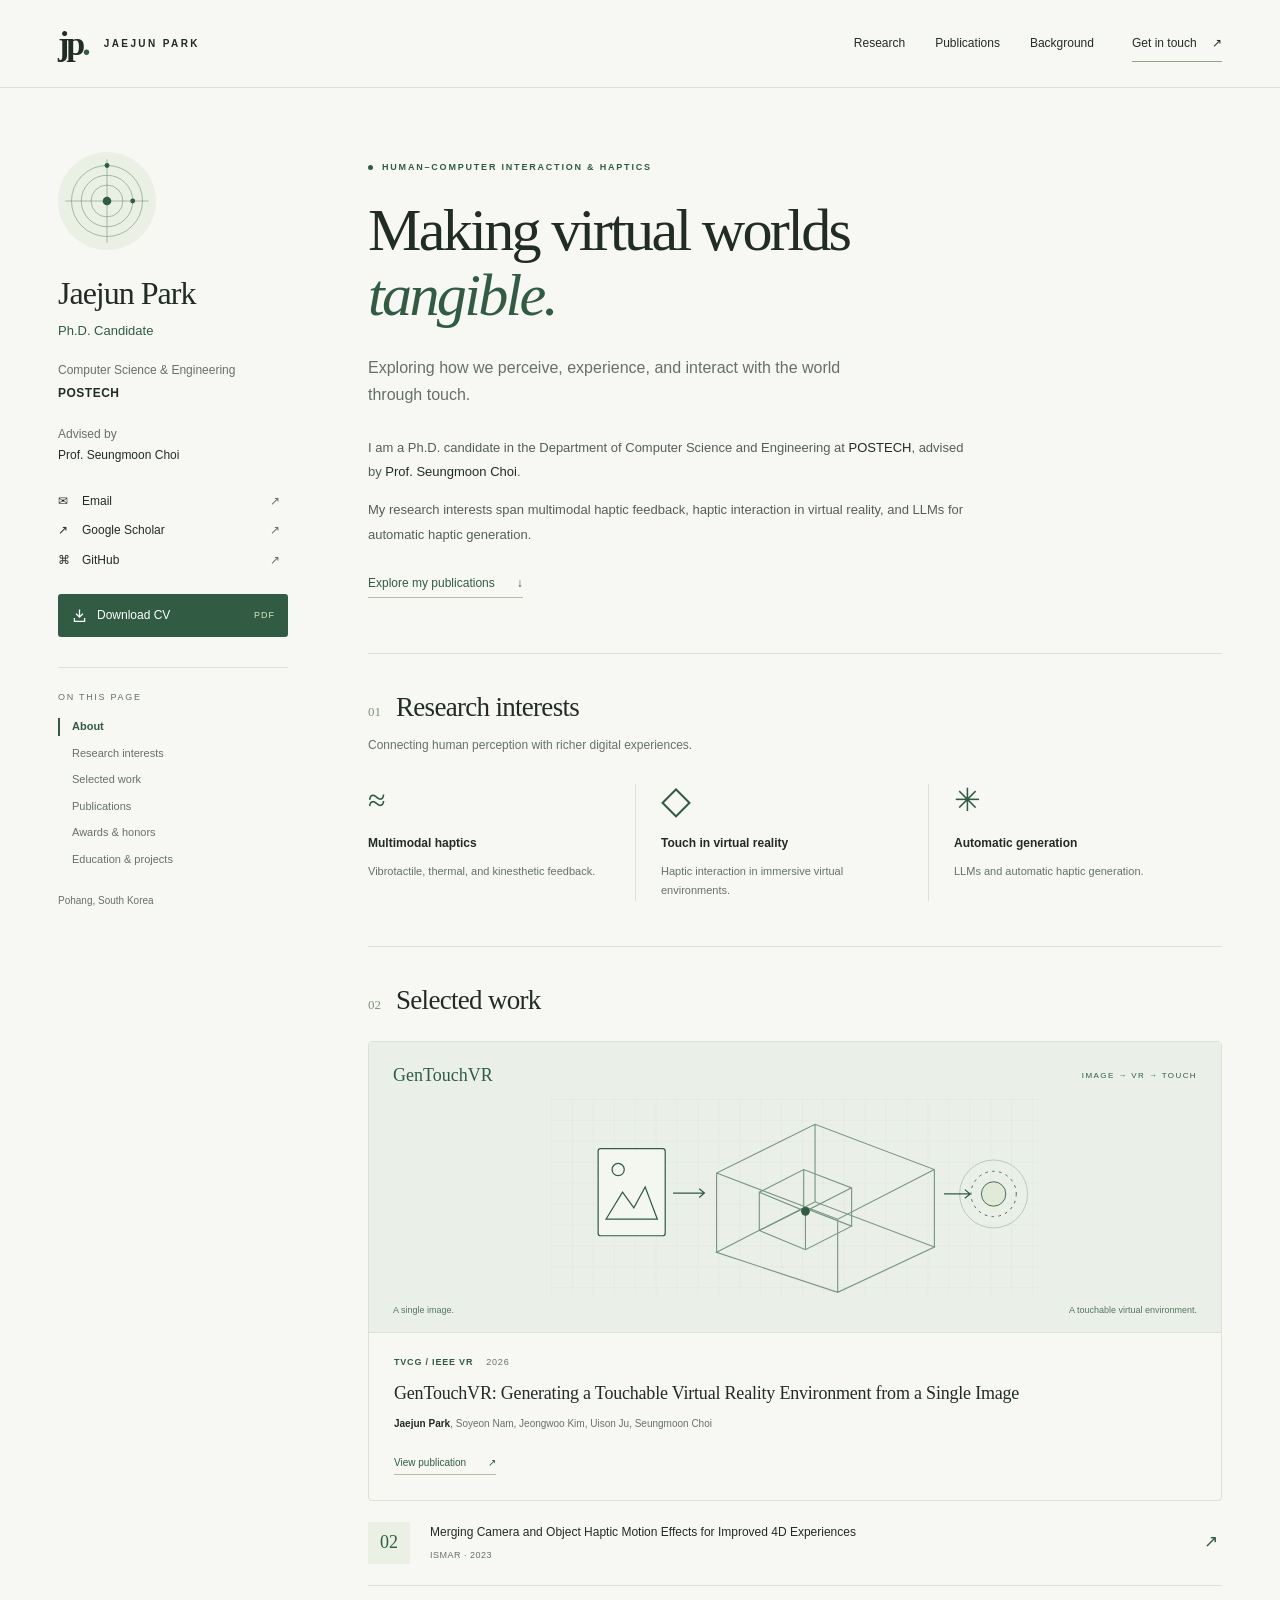
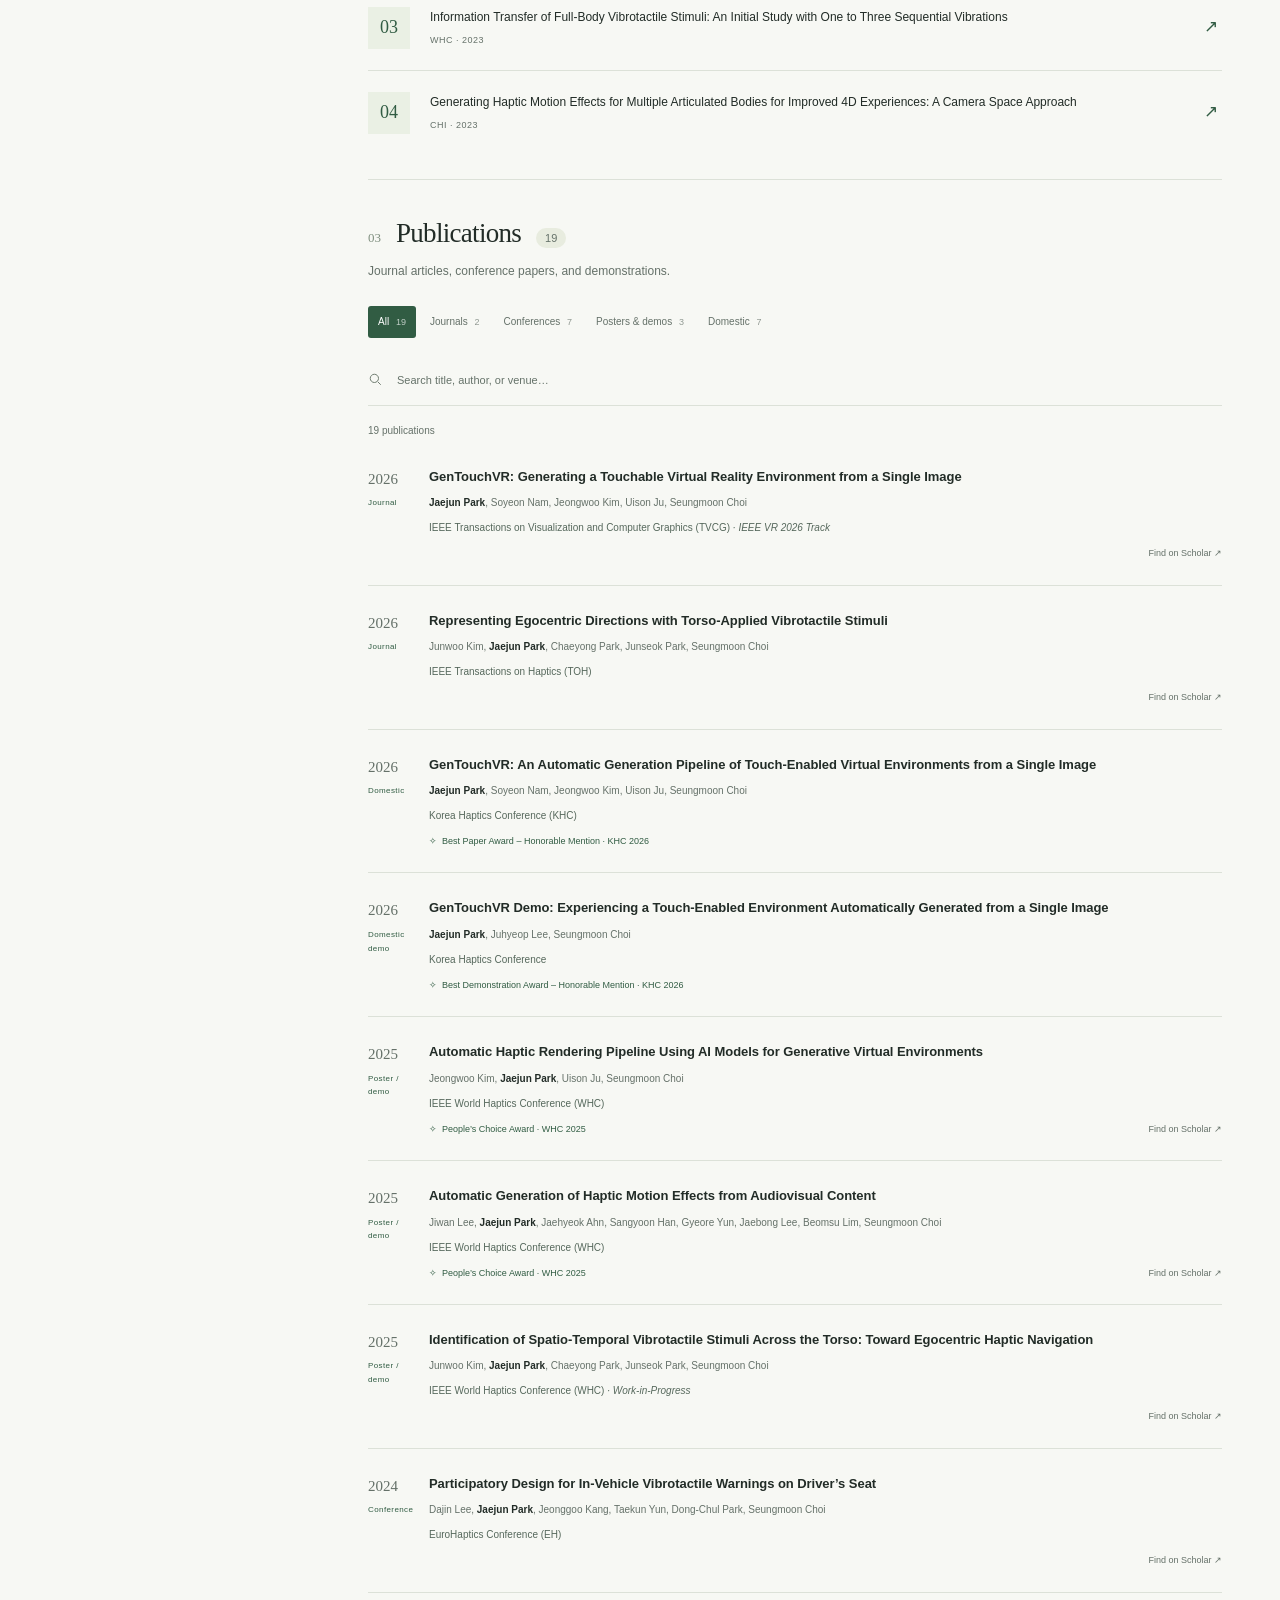
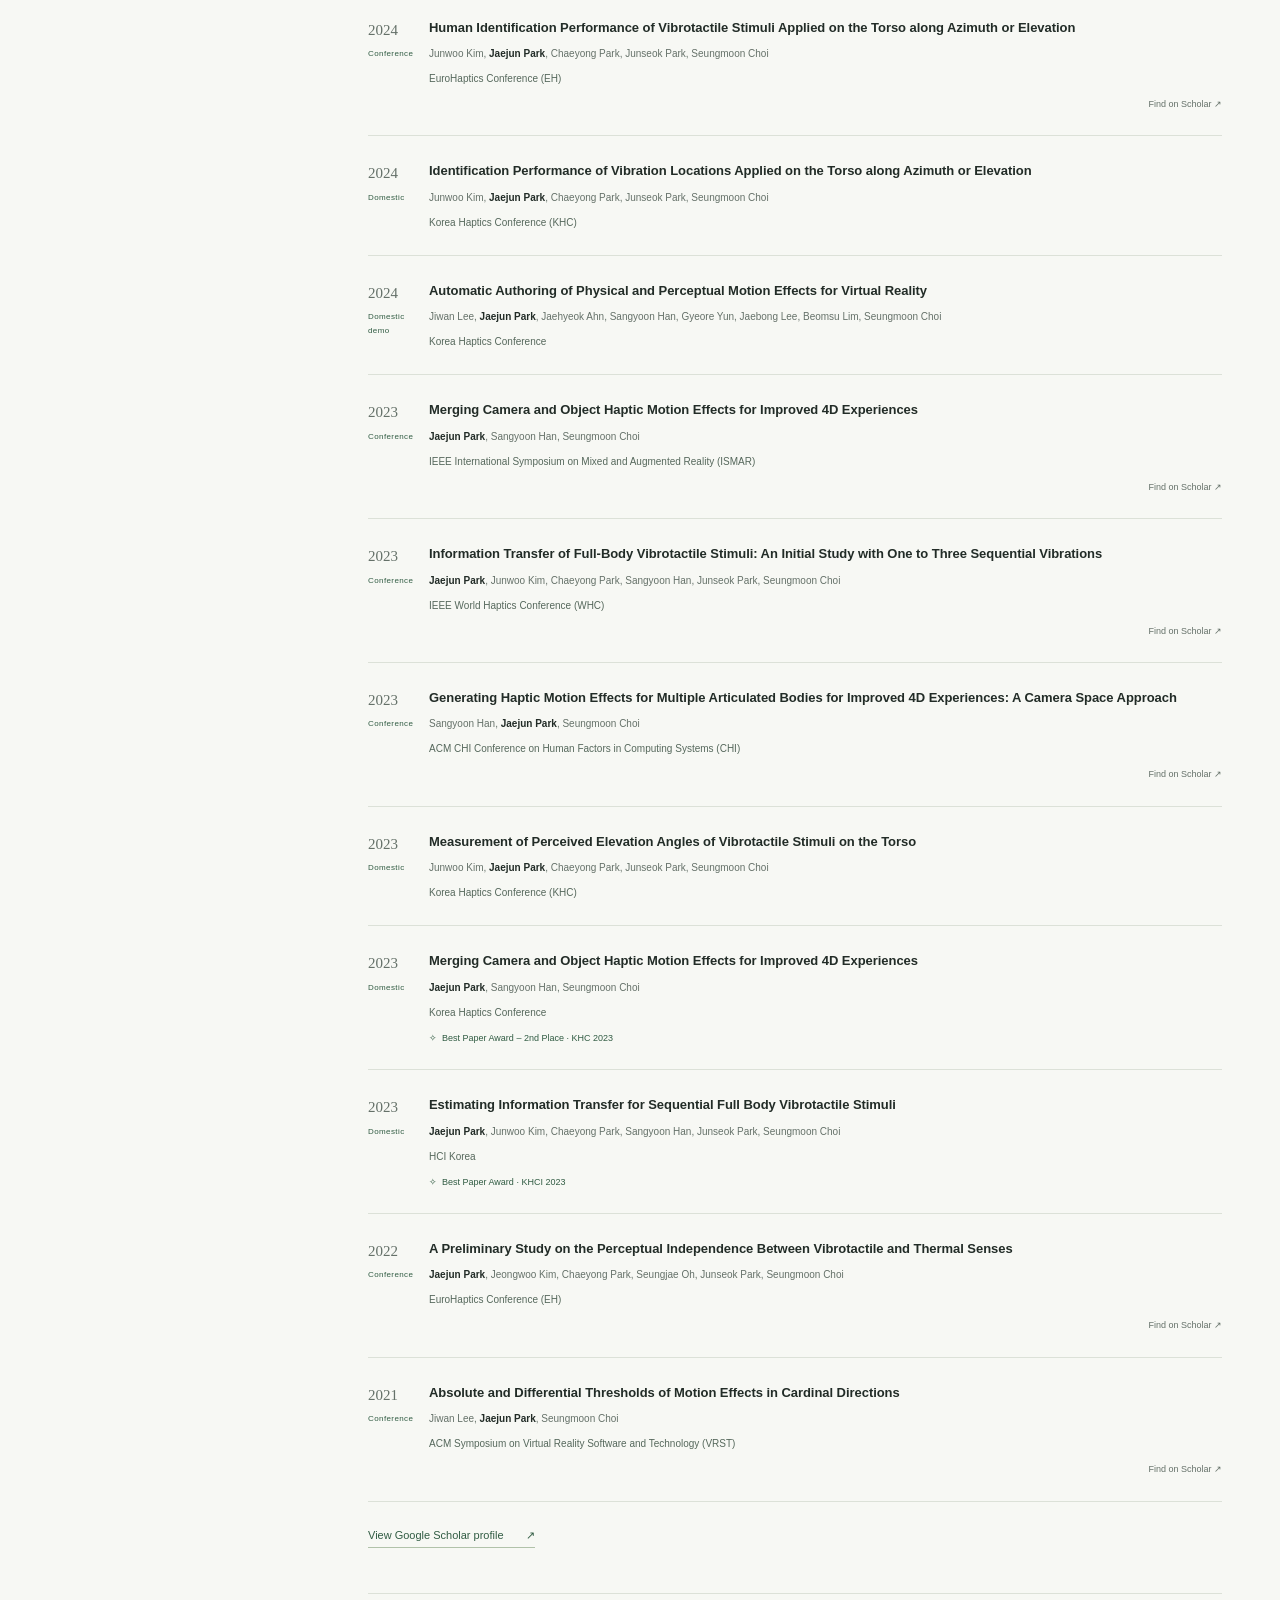
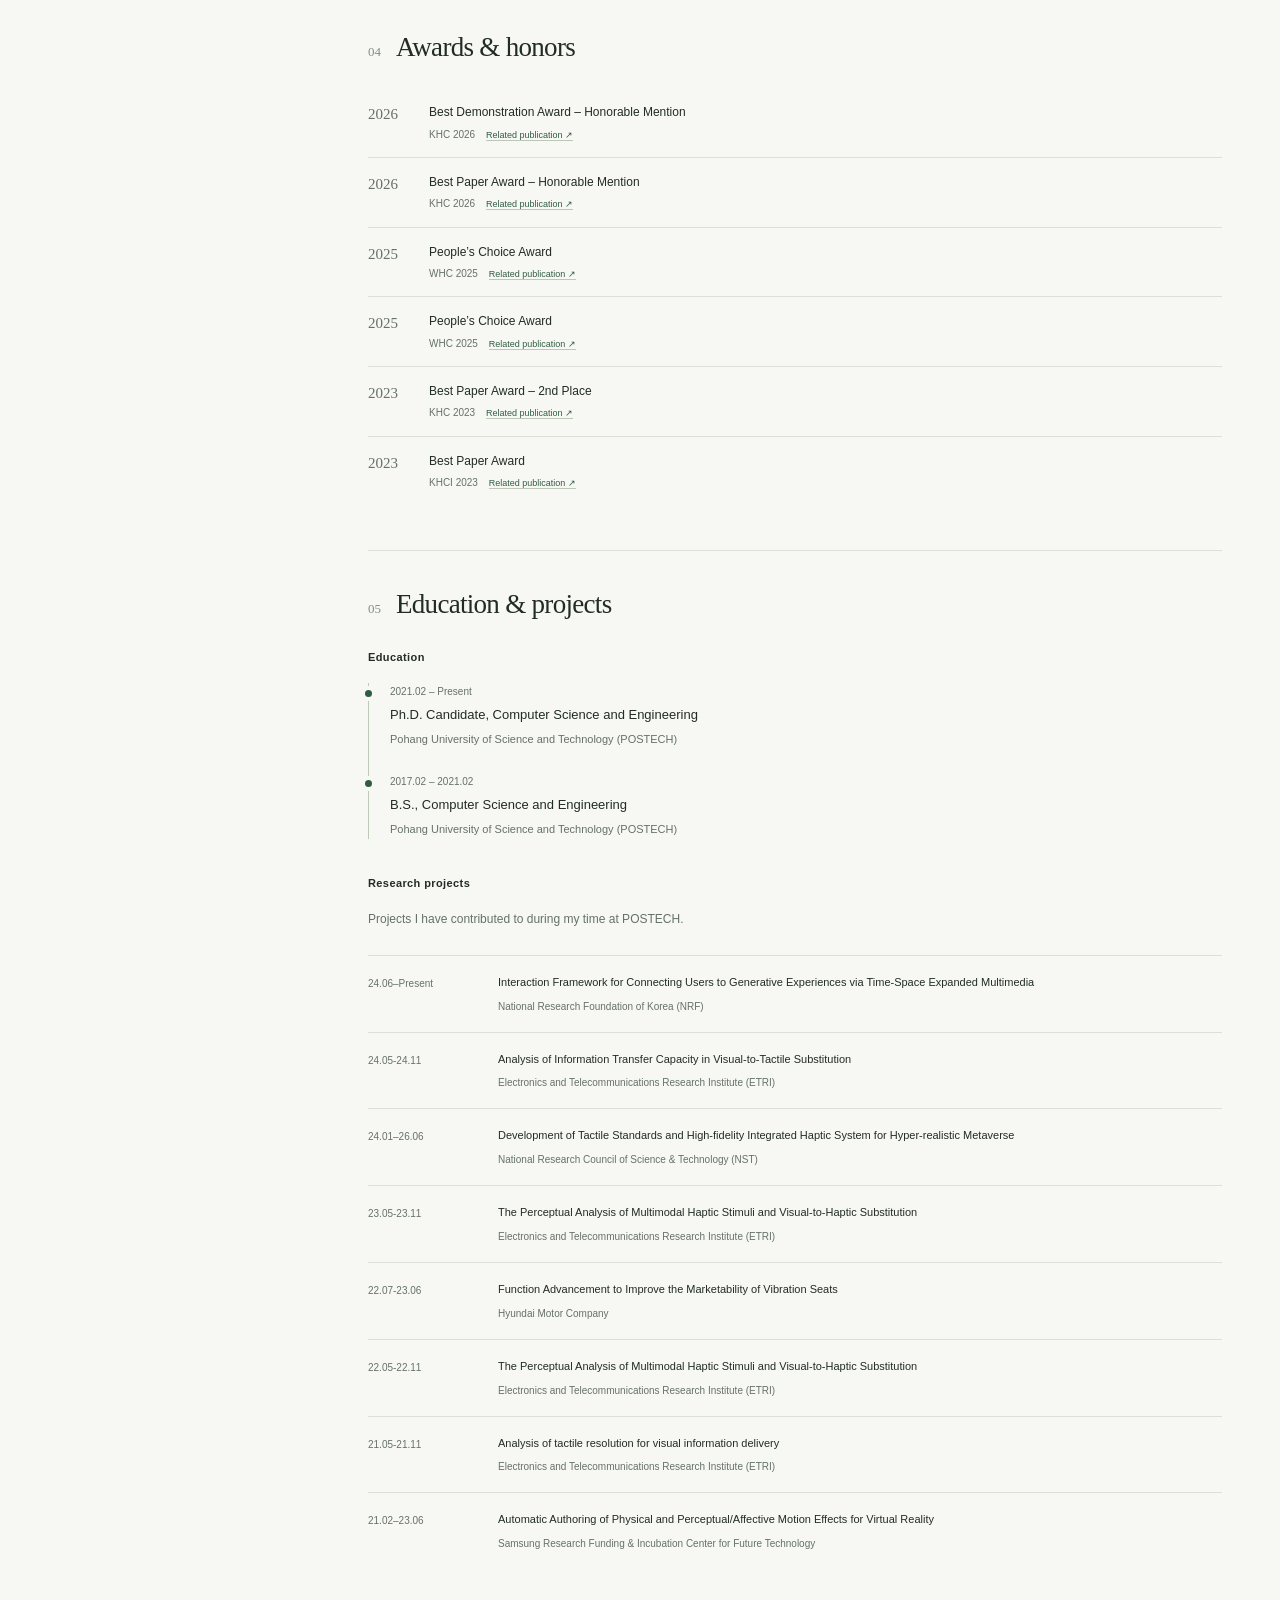
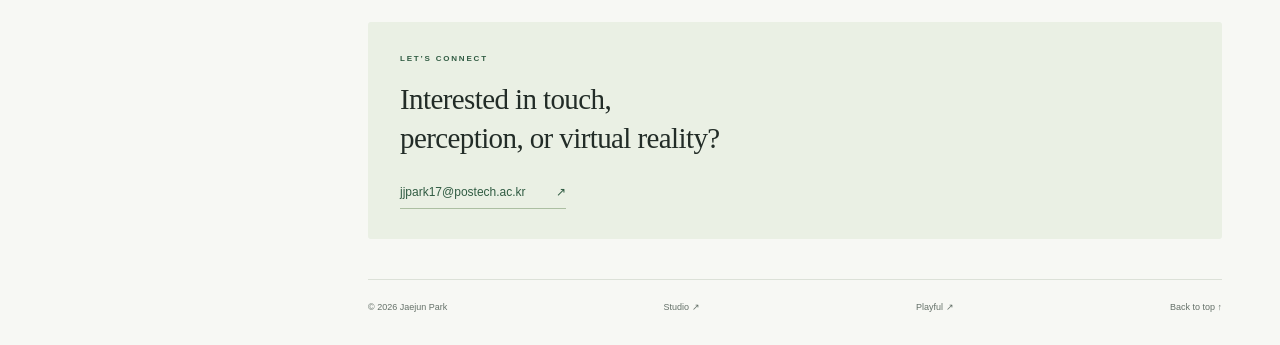
==== commit 2ced1753: "Add a clean Studio template and retain earlier designs" ====
--- a/classic.html
+++ b/classic.html
@@ -9,9 +9,9 @@
   <meta property="og:description" content="Ph.D. candidate at POSTECH. Research in touch, perception, and virtual experiences.">
   <meta property="og:type" content="website">
   <title>Jaejun Park — HCI & Haptics</title>
-  <link rel="icon" href="assets/favicon.svg" type="image/svg+xml">
-  <link rel="stylesheet" href="assets/css/classic.css">
-  <script src="assets/js/main.js" defer></script>
+  <link rel="icon" href="assets/favicon.svg?v=1e49ad2b8d0e" type="image/svg+xml">
+  <link rel="stylesheet" href="assets/css/classic.css?v=1e49ad2b8d0e">
+  <script src="assets/js/main.js?v=1e49ad2b8d0e" defer></script>
   <script type="application/ld+json">{"@context":"https://schema.org","@type":"Person","name":"Jaejun Park","jobTitle":"Ph.D. Candidate","affiliation":{"@type":"CollegeOrUniversity","name":"Pohang University of Science and Technology (POSTECH)"},"email":"mailto:jjpark17@postech.ac.kr","sameAs":["https://scholar.google.co.kr/citations?user=aEWsBWQAAAAJ&hl=ko","https://github.com/jjpark17"],"knowsAbout":["Multimodal Haptic Feedback (vibrotactile, thermal, and kinesthetic)","Haptic Interaction in Virtual Reality","LLMs and Automatic Haptic Generation","Human-Computer Interaction"]}</script>
 </head>
 <body>
@@ -160,7 +160,7 @@
       </section>
 
       <section class="contact-section" aria-labelledby="contact-title"><span class="eyebrow">LET’S CONNECT</span><h2 id="contact-title">Interested in touch,<br>perception, or virtual reality?</h2><a href="mailto:jjpark17@postech.ac.kr">jjpark17@postech.ac.kr <span aria-hidden="true">↗</span></a></section>
-      <footer class="site-footer"><span>© 2026 Jaejun Park</span><a href="index.html">New look ↗</a><a href="#about">Back to top <span aria-hidden="true">↑</span></a></footer>
+      <footer class="site-footer"><span>© 2026 Jaejun Park</span><a href="index.html">Studio ↗</a><a href="playful.html">Playful ↗</a><a href="#about">Back to top <span aria-hidden="true">↑</span></a></footer>
     </main>
   </div>
 </body>
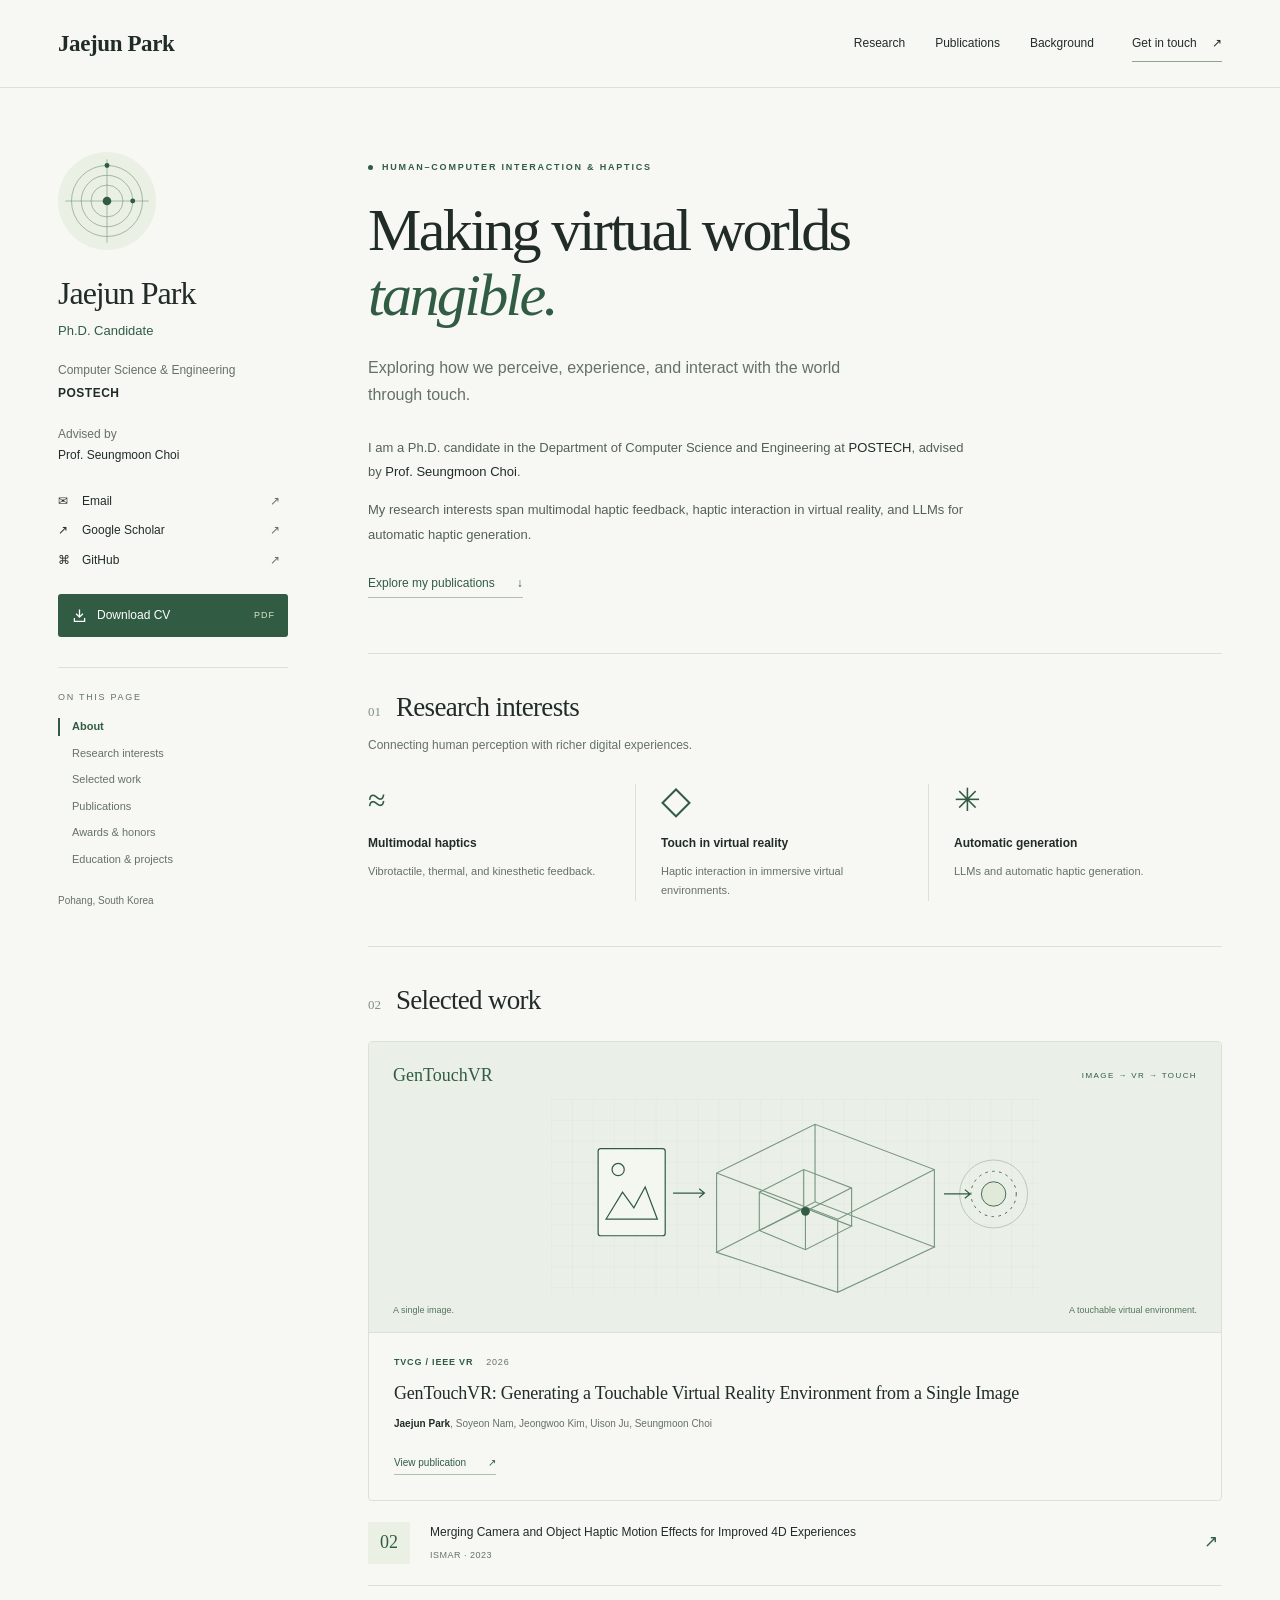
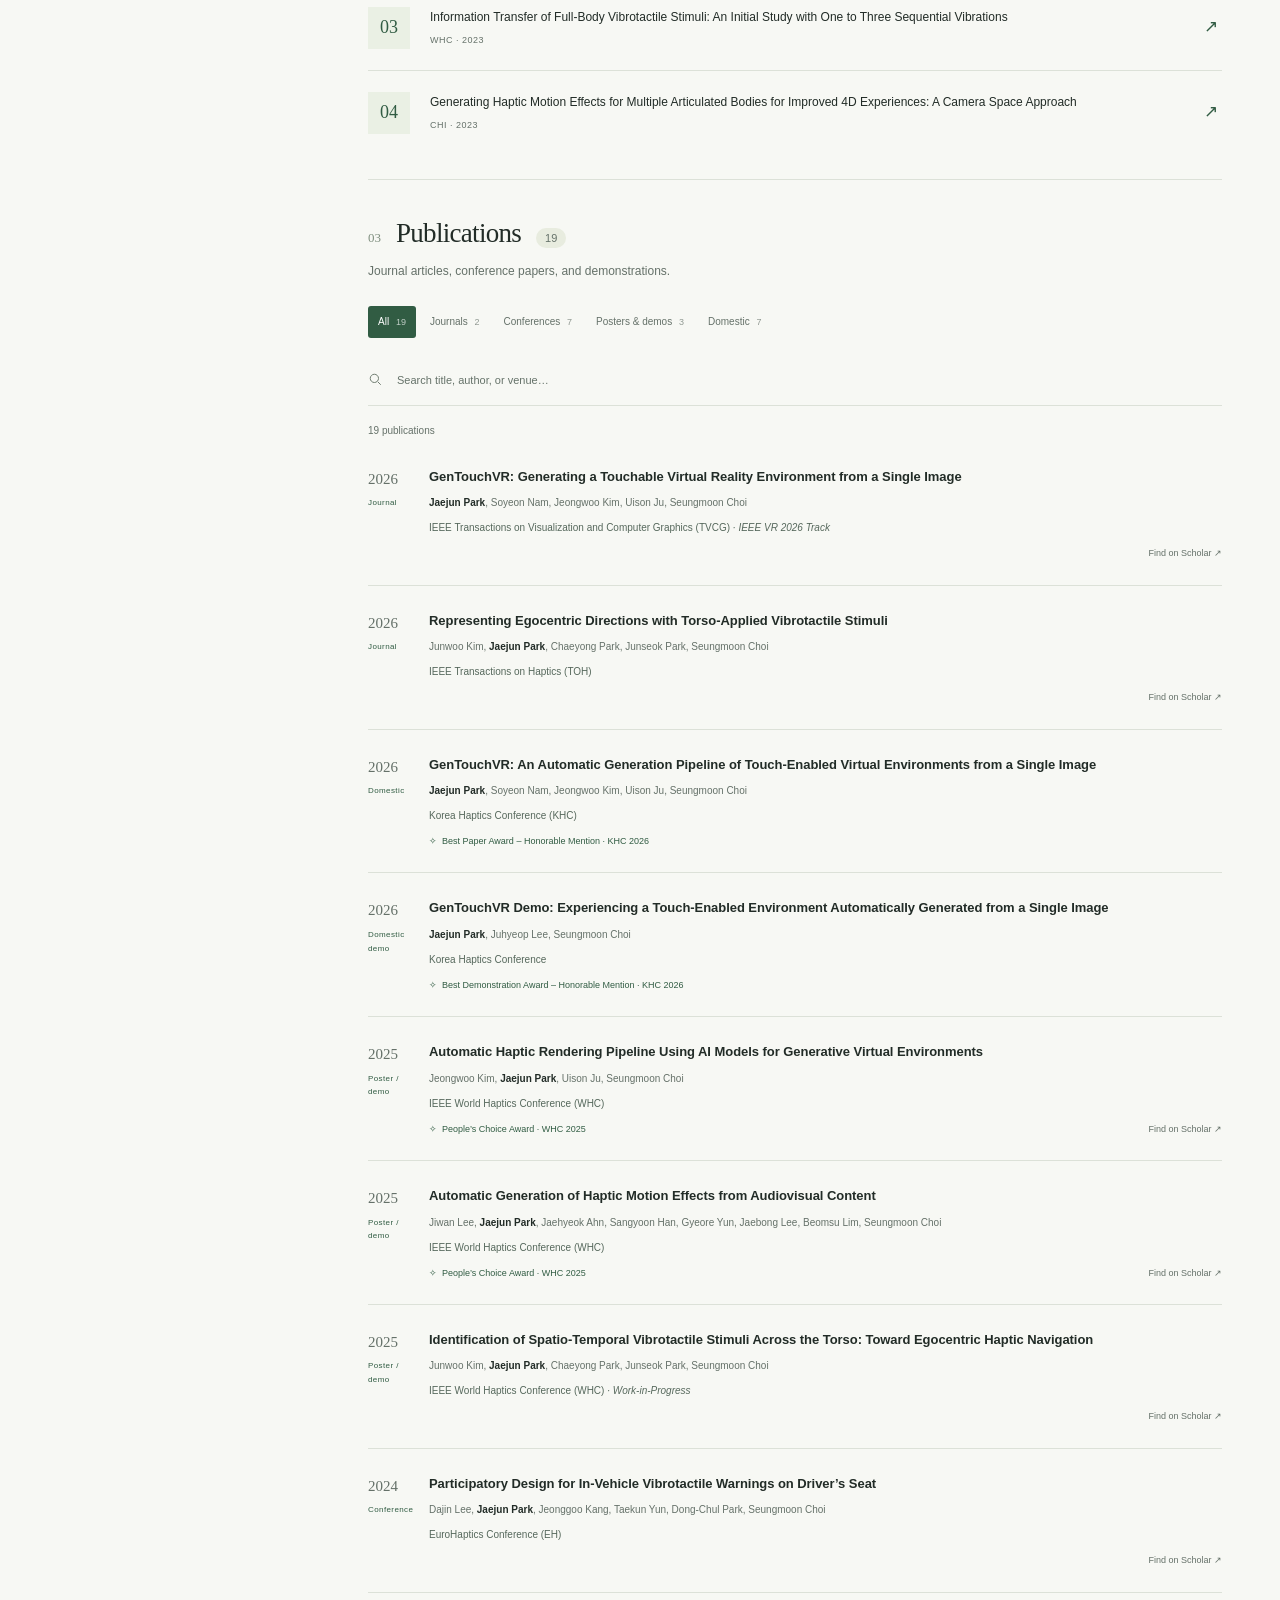
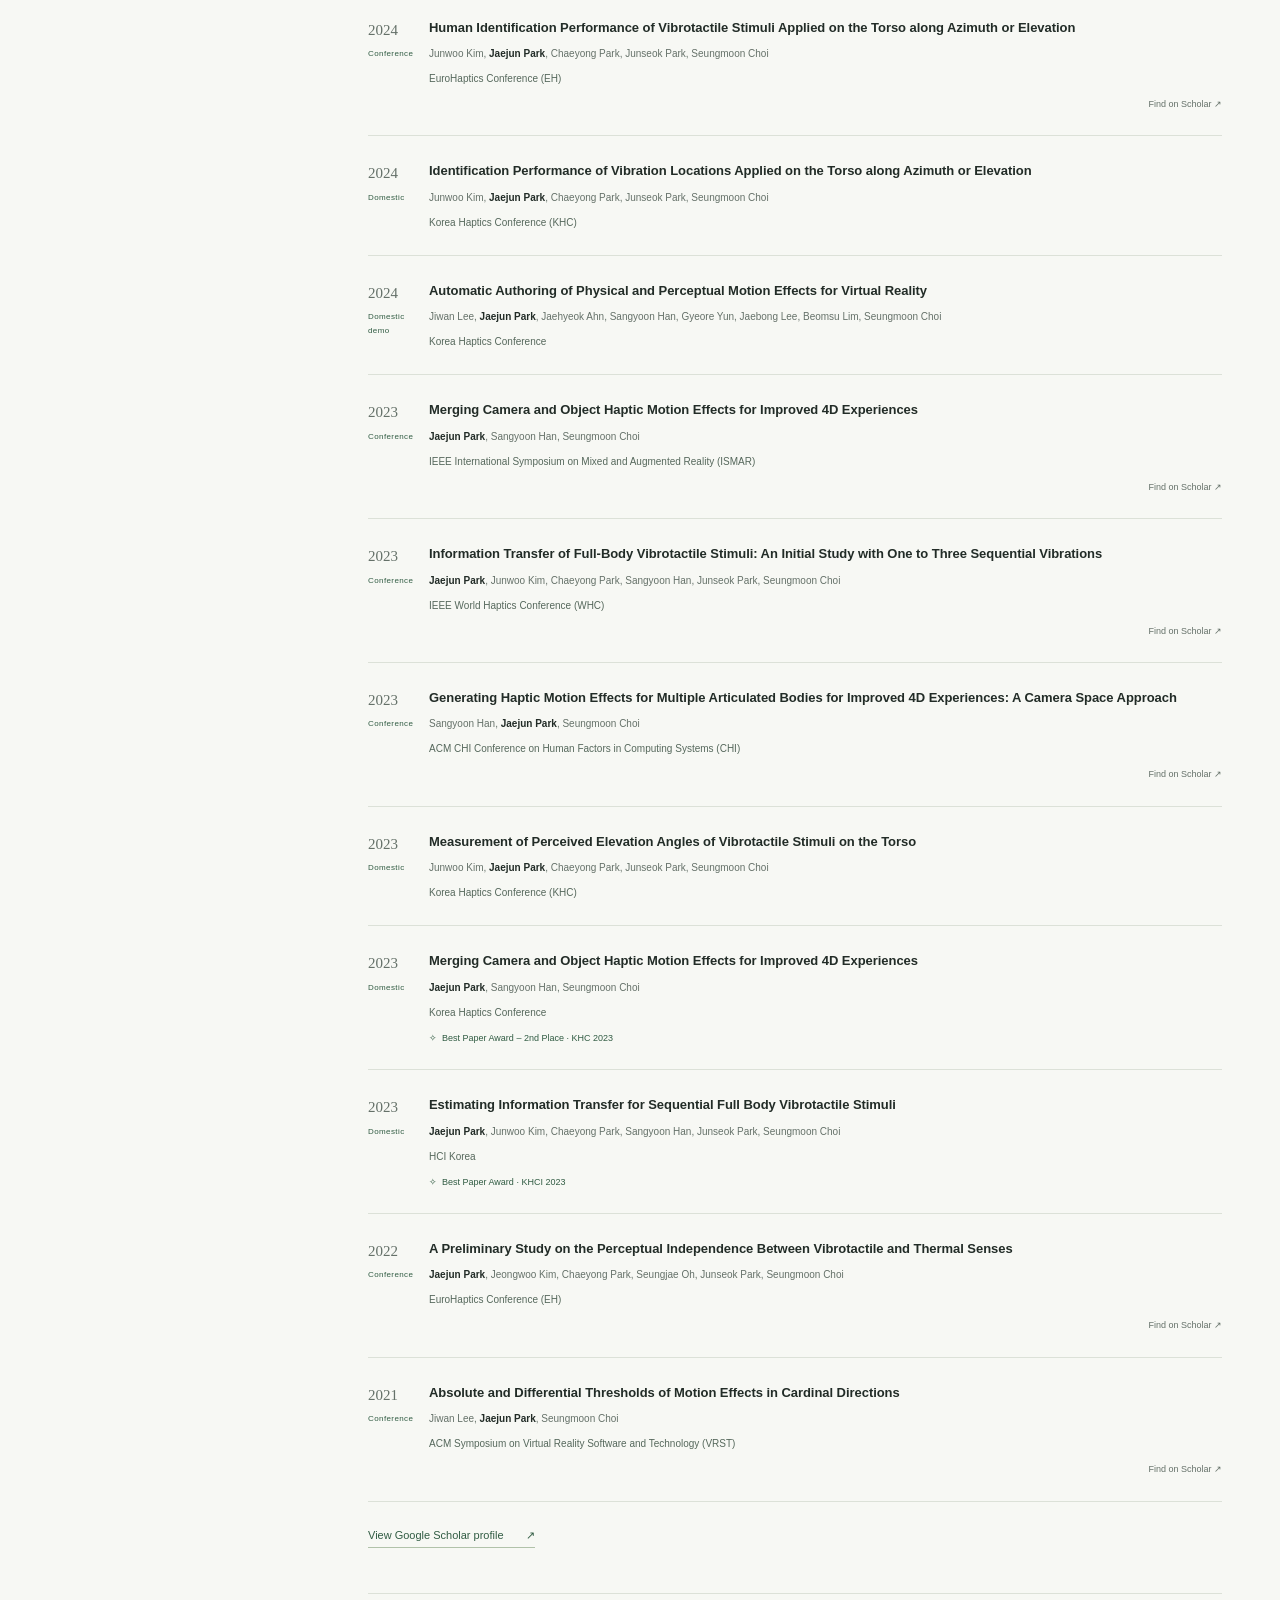
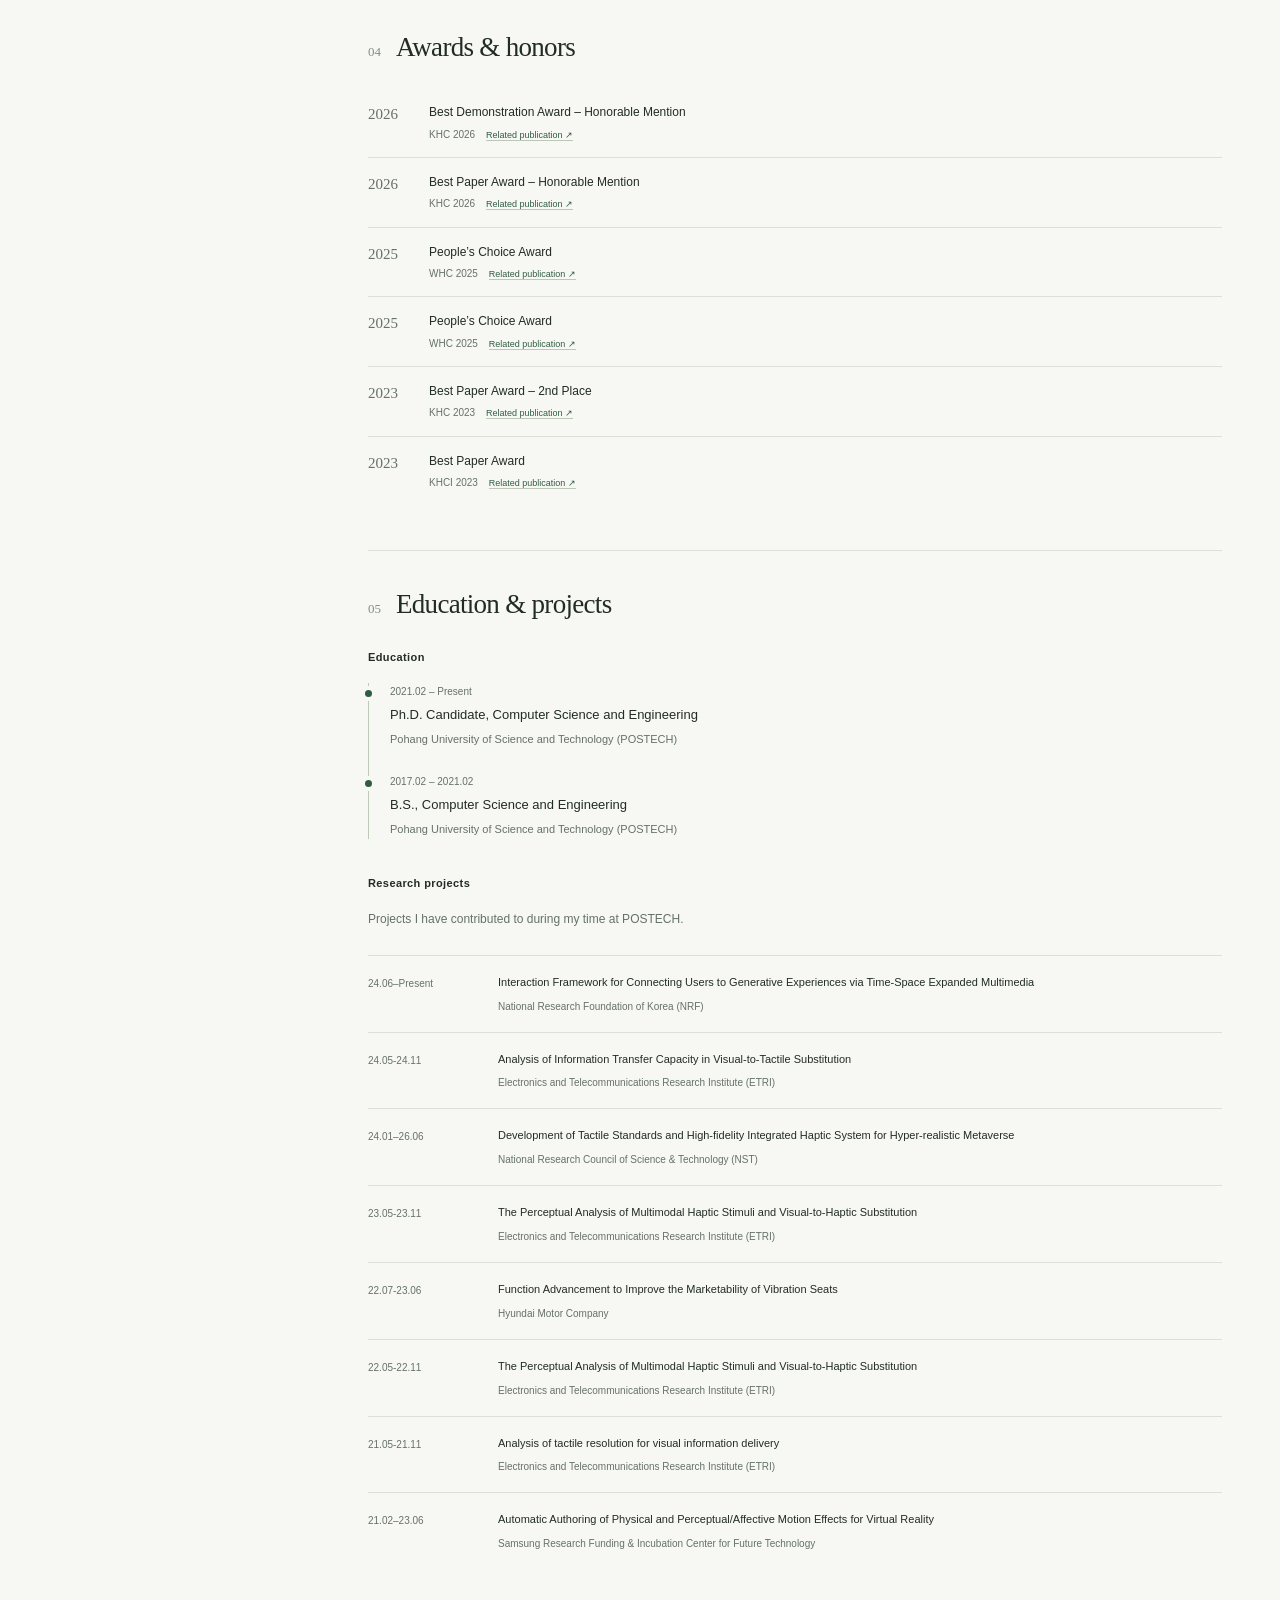
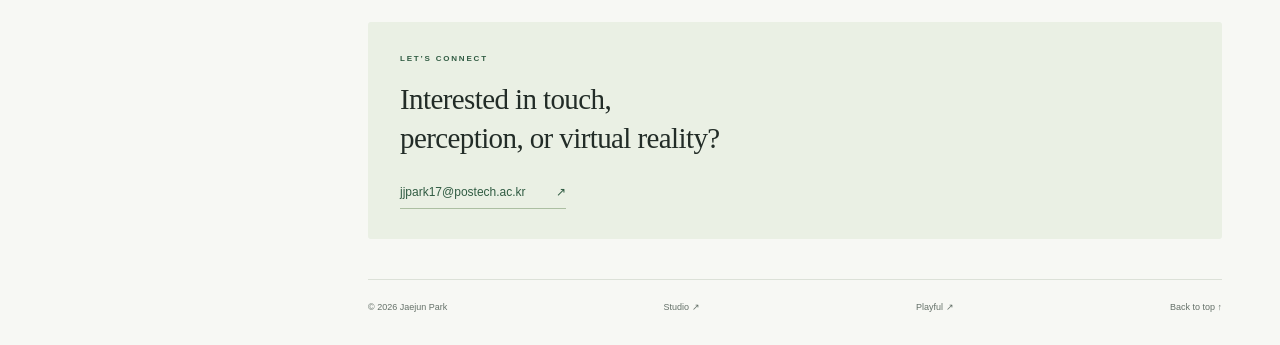
==== commit 031c302e: "Blend Studio and Classic and use full-name branding" ====
--- a/classic.html
+++ b/classic.html
@@ -9,16 +9,16 @@
   <meta property="og:description" content="Ph.D. candidate at POSTECH. Research in touch, perception, and virtual experiences.">
   <meta property="og:type" content="website">
   <title>Jaejun Park — HCI & Haptics</title>
-  <link rel="icon" href="assets/favicon.svg?v=1e49ad2b8d0e" type="image/svg+xml">
-  <link rel="stylesheet" href="assets/css/classic.css?v=1e49ad2b8d0e">
-  <script src="assets/js/main.js?v=1e49ad2b8d0e" defer></script>
+  <link rel="icon" href="assets/favicon.svg?v=beaf23d63cfe" type="image/svg+xml">
+  <link rel="stylesheet" href="assets/css/classic.css?v=beaf23d63cfe">
+  <script src="assets/js/main.js?v=beaf23d63cfe" defer></script>
   <script type="application/ld+json">{"@context":"https://schema.org","@type":"Person","name":"Jaejun Park","jobTitle":"Ph.D. Candidate","affiliation":{"@type":"CollegeOrUniversity","name":"Pohang University of Science and Technology (POSTECH)"},"email":"mailto:jjpark17@postech.ac.kr","sameAs":["https://scholar.google.co.kr/citations?user=aEWsBWQAAAAJ&hl=ko","https://github.com/jjpark17"],"knowsAbout":["Multimodal Haptic Feedback (vibrotactile, thermal, and kinesthetic)","Haptic Interaction in Virtual Reality","LLMs and Automatic Haptic Generation","Human-Computer Interaction"]}</script>
 </head>
 <body>
   <a class="skip-link" href="#main">Skip to content</a>
   <header class="site-header">
     <div class="header-inner">
-      <a class="wordmark" href="#about" aria-label="Jaejun Park, home"><span class="brand-mark" aria-hidden="true">jp<span>.</span></span><span class="brand-name">JAEJUN PARK</span></a>
+      <a class="wordmark" href="#about" aria-label="Jaejun Park, home"><span class="brand-name">Jaejun Park</span></a>
       <nav class="top-nav" aria-label="Main navigation">
         <a href="#research">Research</a>
         <a href="#publications">Publications</a>
--- a/assets/css/classic.css
+++ b/assets/css/classic.css
@@ -1,6 +1,6 @@
 :root{--paper:#f7f8f4;--ink:#222c27;--muted:#657169;--green:#315c43;--line:#dce1d8;--soft:#eaf0e4;--serif:Georgia,'Times New Roman',serif;--sans:Inter,-apple-system,BlinkMacSystemFont,'Segoe UI',Arial,sans-serif}
 *{box-sizing:border-box}html{scroll-behavior:smooth;scroll-padding-top:100px}body{margin:0;background:var(--paper);color:var(--ink);font-family:var(--sans);font-size:15px;line-height:1.7;-webkit-font-smoothing:antialiased}a{color:inherit;text-decoration:none}button,input{font:inherit}button,a,input{-webkit-tap-highlight-color:transparent}button{cursor:pointer}a:focus-visible,button:focus-visible,input:focus-visible{outline:3px solid #749a4d;outline-offset:5px}a:hover{color:var(--green)}::selection{background:#d4e4c6}svg{display:block}[hidden]{display:none!important}.skip-link{position:fixed;top:8px;left:8px;z-index:20;padding:10px 20px;background:var(--green);color:white;transform:translateY(-150%)}.skip-link:focus{transform:none;color:white}
-.site-header{height:88px;border-bottom:1px solid var(--line)}.header-inner{max-width:1260px;padding:0 48px;height:100%;margin:auto;display:flex;align-items:center;justify-content:space-between;gap:32px}.wordmark{display:flex;align-items:center;gap:16px}.brand-mark{font-family:var(--serif);font-size:34px;line-height:1;letter-spacing:-3px;font-weight:bold}.brand-mark span{color:var(--green)}.brand-name{font-size:10px;letter-spacing:2.4px;font-weight:650}.top-nav{display:flex;align-items:center;gap:30px;font-size:12px}.top-nav a{padding:8px 0}.top-nav .nav-contact{border-bottom:1px solid #8da68c;margin-left:8px}.nav-contact span{margin-left:12px}
+.site-header{height:88px;border-bottom:1px solid var(--line)}.header-inner{max-width:1260px;padding:0 48px;height:100%;margin:auto;display:flex;align-items:center;justify-content:space-between;gap:32px}.wordmark{display:flex;align-items:center;flex-shrink:0}.brand-name{font-family:var(--serif);font-size:23px;line-height:1.3;letter-spacing:-.4px;font-weight:600;white-space:nowrap}.top-nav{display:flex;align-items:center;gap:30px;font-size:12px}.top-nav a{padding:8px 0}.top-nav .nav-contact{border-bottom:1px solid #8da68c;margin-left:8px}.nav-contact span{margin-left:12px}
 .page-layout{max-width:1260px;margin:auto;padding:64px 48px 0;display:grid;grid-template-columns:230px minmax(0,1fr);gap:80px}.profile{align-self:start;position:sticky;top:34px}.profile-emblem{width:98px;height:98px;margin:0 0 24px;background:var(--soft);border-radius:50%}.profile-emblem svg{width:100%;height:100%;stroke:#759578;stroke-width:1}.profile-emblem .emblem-dot{fill:var(--green);stroke:none}.profile h1{font-family:var(--serif);font-size:32px;font-weight:400;letter-spacing:-1px;line-height:1.2;margin:0 0 8px}.profile-role{color:var(--green);font-size:13px;margin:0 0 17px}.profile-affiliation{font-size:12px;line-height:1.85;color:var(--muted);margin:0}.profile-affiliation strong{font-weight:600;color:var(--ink);letter-spacing:.5px}.advisor{font-size:12px;color:var(--muted);line-height:1.8;margin:20px 0}.advisor span{color:var(--ink)}.profile-links{display:grid;gap:9px;font-size:12px;margin:24px 0}.profile-links a{display:grid;grid-template-columns:18px 1fr 18px;align-items:center;gap:6px}.profile-links a>span:last-child{color:var(--muted)}.cv-button{display:flex;align-items:center;gap:9px;background:var(--green);color:white;padding:11px 13px;border-radius:3px;font-size:12px}.cv-button:hover{background:#254a34;color:white}.cv-button svg{height:17px;width:17px;stroke:currentColor;stroke-width:1.5}.cv-button>span{margin-left:auto;font-size:9px;letter-spacing:1px;color:#d6e5c9}.section-nav{display:flex;flex-direction:column;border-top:1px solid var(--line);margin-top:30px;padding-top:22px;gap:9px}.nav-label{font-size:9px;letter-spacing:1.7px;color:var(--muted);margin-bottom:4px}.section-nav a{font-size:11px;color:var(--muted);padding-left:12px;border-left:2px solid transparent;line-height:1.6}.section-nav a[aria-current]{color:var(--green);border-color:var(--green);font-weight:600}.profile-location{color:var(--muted);font-size:10px;margin-top:24px}
 main{min-width:0}.hero{padding:8px 0 55px}.eyebrow{font-size:9px;letter-spacing:1.8px;color:var(--green);font-weight:600;display:flex;align-items:center;gap:9px;margin:0 0 23px}.small-dot{width:5px;height:5px;background:var(--green);border-radius:50%;flex-shrink:0}.hero h2{font-family:var(--serif);font-size:clamp(43px,4.7vw,65px);font-weight:400;letter-spacing:-2.7px;line-height:1.08;margin:0 0 26px}.hero h2 em{color:var(--green);font-weight:400}.hero-intro{font-size:16px;line-height:1.7;max-width:530px;color:var(--muted);margin:0 0 27px}.bio{font-size:13px;line-height:1.9;max-width:600px;color:#536057}.bio p{margin:0 0 13px}.bio strong{font-weight:500;color:var(--ink)}.text-link{display:inline-flex;align-items:center;gap:22px;font-size:12px;font-weight:500;color:var(--green);border-bottom:1px solid #b1c2a9;padding-bottom:3px}.hero>.text-link{margin-top:13px}.text-link:hover{border-color:var(--green)}
 .content-section{border-top:1px solid var(--line);padding:36px 0 45px}.section-heading{display:flex;align-items:baseline;gap:15px;margin-bottom:10px}.section-number{color:#809080;font-family:var(--serif);font-size:13px}.section-heading h2{font-family:var(--serif);font-size:27px;font-weight:400;letter-spacing:-.7px;margin:0;line-height:1.3}.section-total{font-size:11px;color:var(--muted);background:#e8ecdf;border-radius:20px;padding:1px 9px;margin-left:0}.section-intro{font-size:12px;color:var(--muted);margin:0 0 25px}.research-grid{display:grid;grid-template-columns:repeat(3,minmax(0,1fr));gap:25px;margin-top:29px}.research-area{padding:0 20px 0 0;border-right:1px solid var(--line)}.research-area:last-child{border:0;padding-right:0}.area-symbol{display:block;color:var(--green);font-family:var(--serif);font-size:32px;line-height:1;margin-bottom:17px}.cube-symbol{font-size:39px;line-height:32px}.research-area h3{font-size:12px;font-weight:600;margin:0 0 8px}.research-area p{font-size:11px;line-height:1.8;color:var(--muted);margin:0}
@@ -8,7 +8,7 @@
 .publication-controls{margin-bottom:16px}.filter-tabs{display:flex;gap:4px;flex-wrap:wrap;margin-bottom:20px}.filter-tabs button{font-size:10px;border:1px solid transparent;background:transparent;color:var(--muted);padding:7px 9px;border-radius:3px;line-height:1.5;min-height:32px}.filter-tabs button span{opacity:.7;margin-left:4px;font-size:9px}.filter-tabs button[aria-pressed=true]{background:var(--green);color:white}.filter-tabs button:hover:not([aria-pressed=true]){background:#e9eee2}.search-field{display:flex;align-items:center;gap:12px;border-bottom:1px solid var(--line);padding:8px 0 11px}.search-field svg{width:15px;height:15px;stroke:#6c7a6e;stroke-width:1.3;flex-shrink:0}.search-field input{font-size:11px;background:transparent;border:0;width:100%;min-height:28px;color:var(--ink);border-radius:1px}.search-field input::placeholder{color:#66736a}.search-field input:focus{outline:2px solid #749a4d;outline-offset:4px}.publication-status{font-size:10px;color:var(--muted);margin:0 0 3px}.publication-item{display:grid;grid-template-columns:46px minmax(0,1fr);column-gap:15px;padding:24px 0;border-bottom:1px solid var(--line);scroll-margin-top:30px}.publication-year{font-family:var(--serif);font-size:15px;color:var(--muted);line-height:1.6}.publication-type{font-size:8px;letter-spacing:.4px;color:var(--green);font-weight:500;display:block;margin-top:5px}.publication-item h3{font-size:13px;line-height:1.65;font-weight:600;letter-spacing:-.05px;margin:0 0 7px}.publication-authors{font-size:10px;line-height:1.8;color:var(--muted);margin:0 0 7px}.publication-authors strong{color:var(--ink);font-weight:600}.publication-venue{font-size:10px;line-height:1.7;color:#56685c;margin:0}.publication-note{font-style:italic}.publication-footer{display:flex;align-items:flex-start;justify-content:space-between;gap:12px;margin-top:10px;flex-wrap:wrap}.publication-award{display:block;font-size:9px;line-height:1.6;color:var(--green);max-width:100%}.publication-award::before{content:'✧';margin-right:5px}.paper-search{font-size:9px;line-height:1.6;color:var(--muted);white-space:nowrap;margin-left:auto}.paper-search:hover{color:var(--green)}.scholar-link{margin-top:24px;font-size:11px}.empty-state{padding:42px 20px;text-align:center;background:var(--soft);font-size:13px}.empty-state button{background:transparent;border:0;color:var(--green);font-size:11px;text-decoration:underline}.publication-item:target{background:#eaf0e4;box-shadow:0 0 0 10px #eaf0e4;border-radius:2px}
 .award-list{margin-top:23px}.award-item{display:grid;grid-template-columns:46px 1fr;gap:15px;padding:14px 0;border-bottom:1px solid var(--line)}.award-item:last-child{border-bottom:0}.award-year{font-family:var(--serif);font-size:15px;color:var(--muted)}.award-item h3{font-size:12px;line-height:1.7;font-weight:500;margin:0 0 3px}.award-item p{font-size:10px;color:var(--muted);margin:0}.award-item a{border-bottom:1px solid #bcc7b8;color:var(--green);margin-left:8px;font-size:9px}.subheading{font-size:11px;letter-spacing:.4px;font-weight:600;margin:25px 0 17px}.education-item{border-left:1px solid #bdcbb6;padding:0 0 24px 21px;position:relative}.education-item:last-child{padding-bottom:0}.education-item::before{content:'';position:absolute;left:-4px;top:7px;width:7px;height:7px;border-radius:50%;background:var(--green);box-shadow:0 0 0 4px var(--paper)}.education-period{font-size:10px;color:var(--muted);margin:0 0 4px}.education-item h4{font-size:13px;font-weight:500;margin:0 0 4px}.education-item p:last-child{font-size:11px;color:var(--muted);margin:0}.projects-heading{margin-top:35px}.project-item{display:grid;grid-template-columns:114px minmax(0,1fr);gap:16px;border-top:1px solid var(--line);padding:17px 0}.project-period{font-size:10px;white-space:nowrap;color:var(--muted);margin-top:2px}.project-item h4{font-size:11px;font-weight:500;line-height:1.8;margin:0 0 5px}.project-item p{font-size:10px;color:var(--muted);margin:0}.contact-section{background:var(--soft);padding:30px 32px;margin:8px 0 40px;border-radius:3px}.contact-section .eyebrow{font-size:8px;margin-bottom:14px}.contact-section h2{font-size:29px;font-family:var(--serif);font-weight:400;line-height:1.35;letter-spacing:-.6px;margin:0 0 20px}.contact-section>a{font-size:12px;border-bottom:1px solid #acbfa2;padding-bottom:5px;color:var(--green);display:inline-flex;gap:30px}.site-footer{display:flex;justify-content:space-between;gap:20px;font-size:9px;color:var(--muted);padding:20px 0 30px;border-top:1px solid var(--line)}
 @media(min-width:1500px){.page-layout{gap:95px}}@media(max-width:1050px){.page-layout{padding:50px 34px 0;grid-template-columns:200px minmax(0,1fr);gap:48px}.header-inner{padding:0 34px}.top-nav{gap:24px}.hero h2{font-size:54px}.research-grid{gap:16px}.research-area{padding-right:12px}.touch-scene{height:176px}.profile h1{font-size:29px}}
-@media(max-width:760px){html{scroll-padding-top:25px}.site-header{height:72px}.header-inner{padding:0 24px}.brand-name{display:none}.brand-mark{font-size:32px}.top-nav{gap:22px;font-size:11px}.top-nav>a:nth-child(3){display:none}.top-nav .nav-contact{margin-left:0}.page-layout{padding:35px 24px 0;display:block}.profile{position:static;display:grid;grid-template-columns:64px 1fr;column-gap:18px;padding-bottom:28px;border-bottom:1px solid var(--line);margin-bottom:34px}.profile-emblem{width:64px;height:64px;grid-row:1/4;margin:0}.profile h1{font-size:27px;margin:0 0 3px;line-height:1.2}.profile-role{font-size:11px;margin:0}.profile-affiliation{font-size:10px;grid-column:2;line-height:1.7}.profile-affiliation br{display:none}.profile-affiliation strong{margin-left:8px}.advisor,.section-nav,.profile-location{display:none}.profile-links{display:flex;flex-wrap:wrap;gap:20px;margin:19px 0 0;grid-column:1/-1;font-size:10px}.profile-links a{display:flex;gap:5px}.profile-links a>span:last-child{display:none}.cv-button{grid-column:1/-1;justify-self:start;font-size:10px;padding:9px 13px;margin-top:17px;gap:10px}.cv-button>span{margin-left:15px}.cv-button svg{width:14px;height:14px}.hero{padding-top:0;padding-bottom:36px}.eyebrow{font-size:8px;letter-spacing:1.2px;gap:7px;margin-bottom:19px}.hero h2{font-size:48px;letter-spacing:-2px}.hero-intro{font-size:14px;margin-bottom:20px}.bio{font-size:12px}.text-link{font-size:11px}.content-section{padding:29px 0 34px}.section-heading h2{font-size:25px}.section-number{font-size:12px}.section-heading{gap:12px}.section-intro{font-size:11px}.research-grid{gap:13px}.research-area h3{font-size:10px;line-height:1.6}.research-area p{font-size:10px}.area-symbol{font-size:29px;line-height:30px;margin-bottom:12px}.cube-symbol{font-size:35px}.feature-art{padding:15px 15px 12px}.touch-scene{height:auto;min-height:140px}.art-topline>span:first-child{font-size:16px}.art-topline>span:last-child{font-size:7px;letter-spacing:.7px}.art-bottomline{font-size:8px}.featured-copy{padding:19px}.featured-copy h3{font-size:17px}.selected-item{gap:12px;grid-template-columns:37px minmax(0,1fr) 15px}.selected-index{width:34px;height:34px;font-size:15px}.selected-item h3{font-size:11px}.filter-tabs{gap:3px}.filter-tabs button{font-size:9px;padding:7px 8px}.publication-item{grid-template-columns:36px minmax(0,1fr);gap:12px;padding:21px 0}.publication-year{font-size:13px}.publication-item h3{font-size:12px}.publication-authors,.publication-venue{font-size:10px}.publication-footer{gap:6px}.paper-search{font-size:9px}.project-item{grid-template-columns:1fr;gap:6px}.project-period{font-size:9px}.award-item{grid-template-columns:36px 1fr;gap:12px}.contact-section{padding:25px}.contact-section h2{font-size:25px}}
-@media(max-width:380px){.header-inner,.page-layout{padding-left:18px;padding-right:18px}.top-nav{gap:16px}.hero h2{font-size:42px}.research-grid{grid-template-columns:1fr;gap:18px}.research-area{border-right:0;display:grid;grid-template-columns:35px 1fr;gap:2px 10px;padding:0}.area-symbol{grid-row:1/3;margin:0}.research-area h3{font-size:12px;margin:0}.research-area p{font-size:11px}.art-topline>span:last-child{font-size:6px}.contact-section{padding:22px}}
+@media(max-width:760px){html{scroll-padding-top:25px}.site-header{height:auto}.header-inner{height:auto;min-height:92px;padding:14px 24px;flex-wrap:wrap;gap:6px}.brand-name{font-size:21px}.top-nav{width:100%;justify-content:space-between;gap:12px;font-size:11px}.top-nav>a:nth-child(3){display:none}.top-nav .nav-contact{margin-left:0}.page-layout{padding:35px 24px 0;display:block}.profile{position:static;display:grid;grid-template-columns:64px 1fr;column-gap:18px;padding-bottom:28px;border-bottom:1px solid var(--line);margin-bottom:34px}.profile-emblem{width:64px;height:64px;grid-row:1/4;margin:0}.profile h1{font-size:27px;margin:0 0 3px;line-height:1.2}.profile-role{font-size:11px;margin:0}.profile-affiliation{font-size:10px;grid-column:2;line-height:1.7}.profile-affiliation br{display:none}.profile-affiliation strong{margin-left:8px}.advisor,.section-nav,.profile-location{display:none}.profile-links{display:flex;flex-wrap:wrap;gap:20px;margin:19px 0 0;grid-column:1/-1;font-size:10px}.profile-links a{display:flex;gap:5px}.profile-links a>span:last-child{display:none}.cv-button{grid-column:1/-1;justify-self:start;font-size:10px;padding:9px 13px;margin-top:17px;gap:10px}.cv-button>span{margin-left:15px}.cv-button svg{width:14px;height:14px}.hero{padding-top:0;padding-bottom:36px}.eyebrow{font-size:8px;letter-spacing:1.2px;gap:7px;margin-bottom:19px}.hero h2{font-size:48px;letter-spacing:-2px}.hero-intro{font-size:14px;margin-bottom:20px}.bio{font-size:12px}.text-link{font-size:11px}.content-section{padding:29px 0 34px}.section-heading h2{font-size:25px}.section-number{font-size:12px}.section-heading{gap:12px}.section-intro{font-size:11px}.research-grid{gap:13px}.research-area h3{font-size:10px;line-height:1.6}.research-area p{font-size:10px}.area-symbol{font-size:29px;line-height:30px;margin-bottom:12px}.cube-symbol{font-size:35px}.feature-art{padding:15px 15px 12px}.touch-scene{height:auto;min-height:140px}.art-topline>span:first-child{font-size:16px}.art-topline>span:last-child{font-size:7px;letter-spacing:.7px}.art-bottomline{font-size:8px}.featured-copy{padding:19px}.featured-copy h3{font-size:17px}.selected-item{gap:12px;grid-template-columns:37px minmax(0,1fr) 15px}.selected-index{width:34px;height:34px;font-size:15px}.selected-item h3{font-size:11px}.filter-tabs{gap:3px}.filter-tabs button{font-size:9px;padding:7px 8px}.publication-item{grid-template-columns:36px minmax(0,1fr);gap:12px;padding:21px 0}.publication-year{font-size:13px}.publication-item h3{font-size:12px}.publication-authors,.publication-venue{font-size:10px}.publication-footer{gap:6px}.paper-search{font-size:9px}.project-item{grid-template-columns:1fr;gap:6px}.project-period{font-size:9px}.award-item{grid-template-columns:36px 1fr;gap:12px}.contact-section{padding:25px}.contact-section h2{font-size:25px}}
+@media(max-width:380px){.header-inner,.page-layout{padding-left:18px;padding-right:18px}.top-nav{gap:12px}.hero h2{font-size:42px}.research-grid{grid-template-columns:1fr;gap:18px}.research-area{border-right:0;display:grid;grid-template-columns:35px 1fr;gap:2px 10px;padding:0}.area-symbol{grid-row:1/3;margin:0}.research-area h3{font-size:12px;margin:0}.research-area p{font-size:11px}.art-topline>span:last-child{font-size:6px}.contact-section{padding:22px}}
 @media(prefers-reduced-motion:reduce){html{scroll-behavior:auto}}
 @media print{body{background:white;font-size:11px}.site-header,.section-nav,.profile-emblem,.cv-button,.publication-controls,.publication-status,.paper-search,.contact-section,.site-footer,.skip-link{display:none!important}.page-layout{display:block;padding:0;max-width:none}.profile{position:static;border-bottom:1px solid #aaa;padding-bottom:12px;margin-bottom:20px}.profile h1{font-size:25px}.profile-role,.profile-affiliation,.advisor{display:inline-block;margin:0 15px 0 0}.profile-links{display:flex;gap:20px;margin:8px 0}.profile-location{display:none}.hero{padding:0 0 20px}.hero h2{font-size:32px}.content-section{padding:20px 0}.publication-item,.award-item,.project-item,.education-item,.featured-work{break-inside:avoid}.feature-art{display:none}.publication-item[hidden]{display:grid!important}.empty-state{display:none!important}a{color:inherit}.section-heading h2{font-size:21px}}
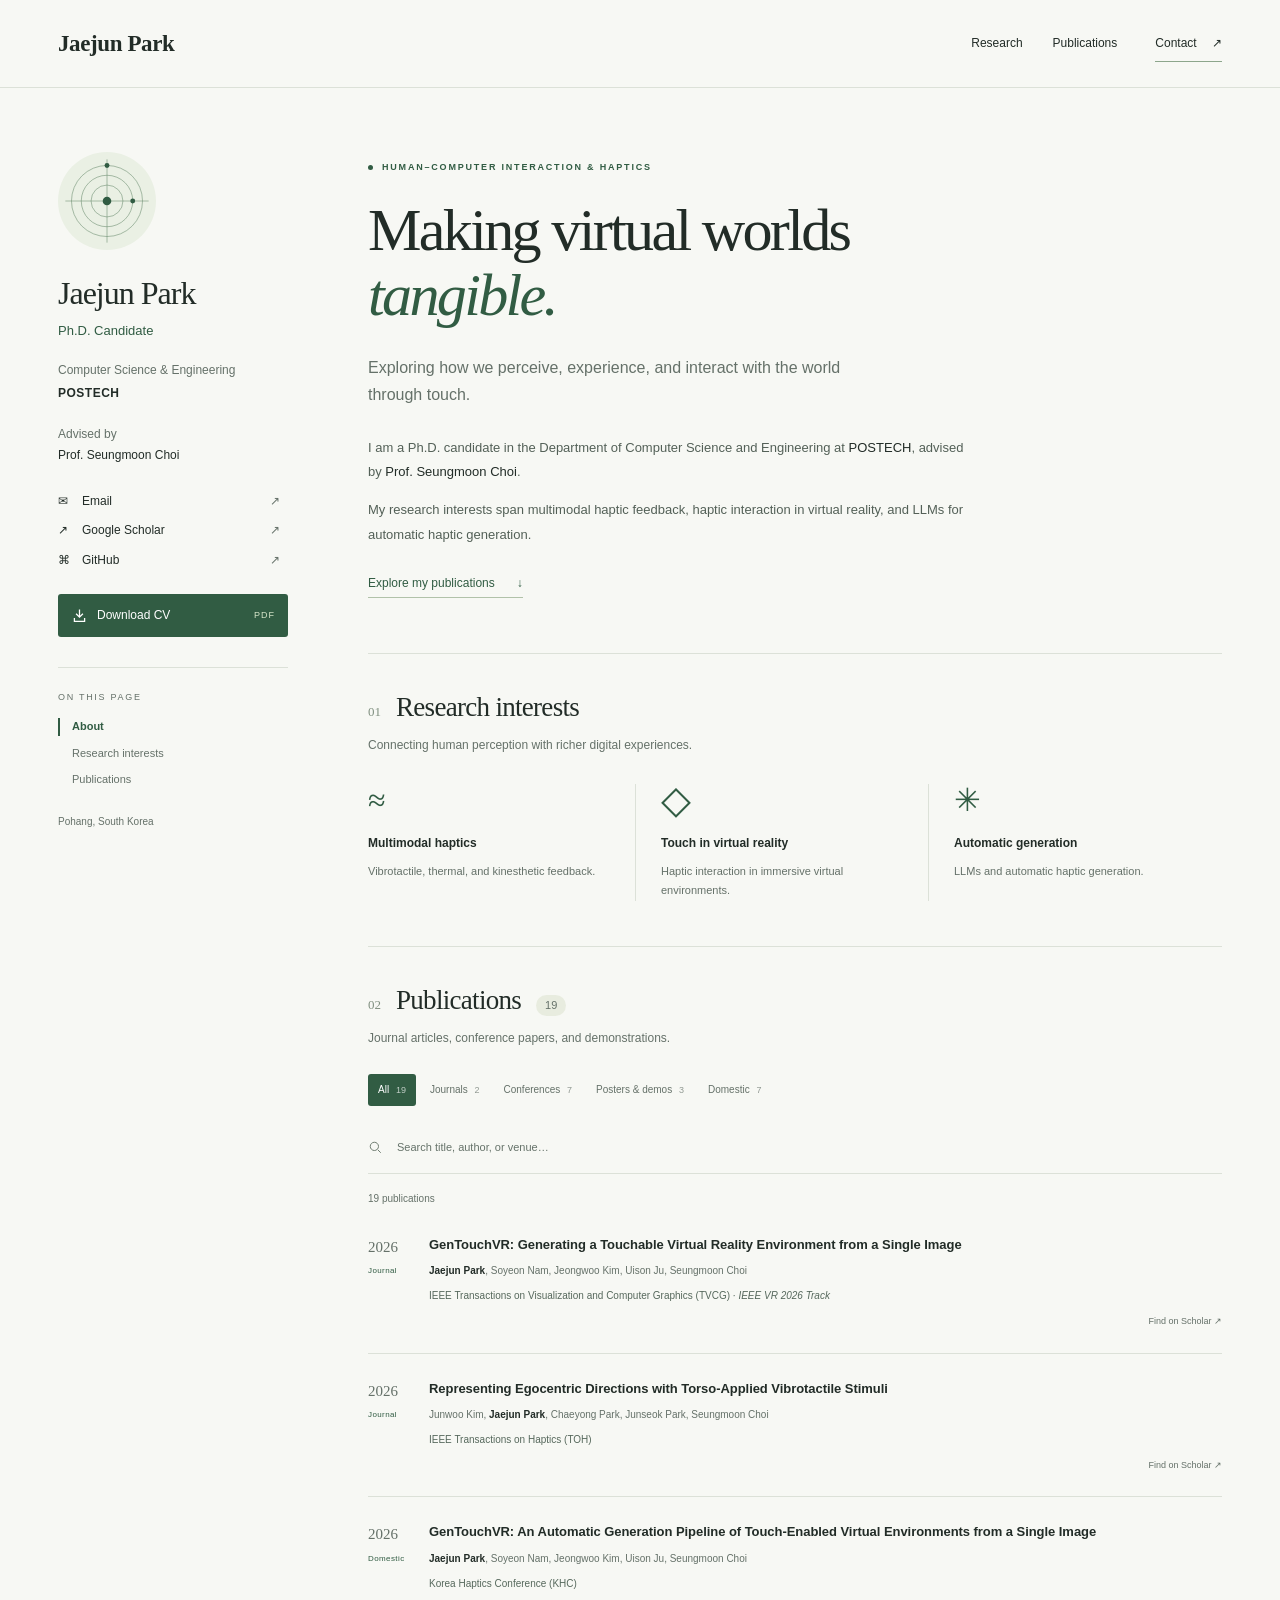
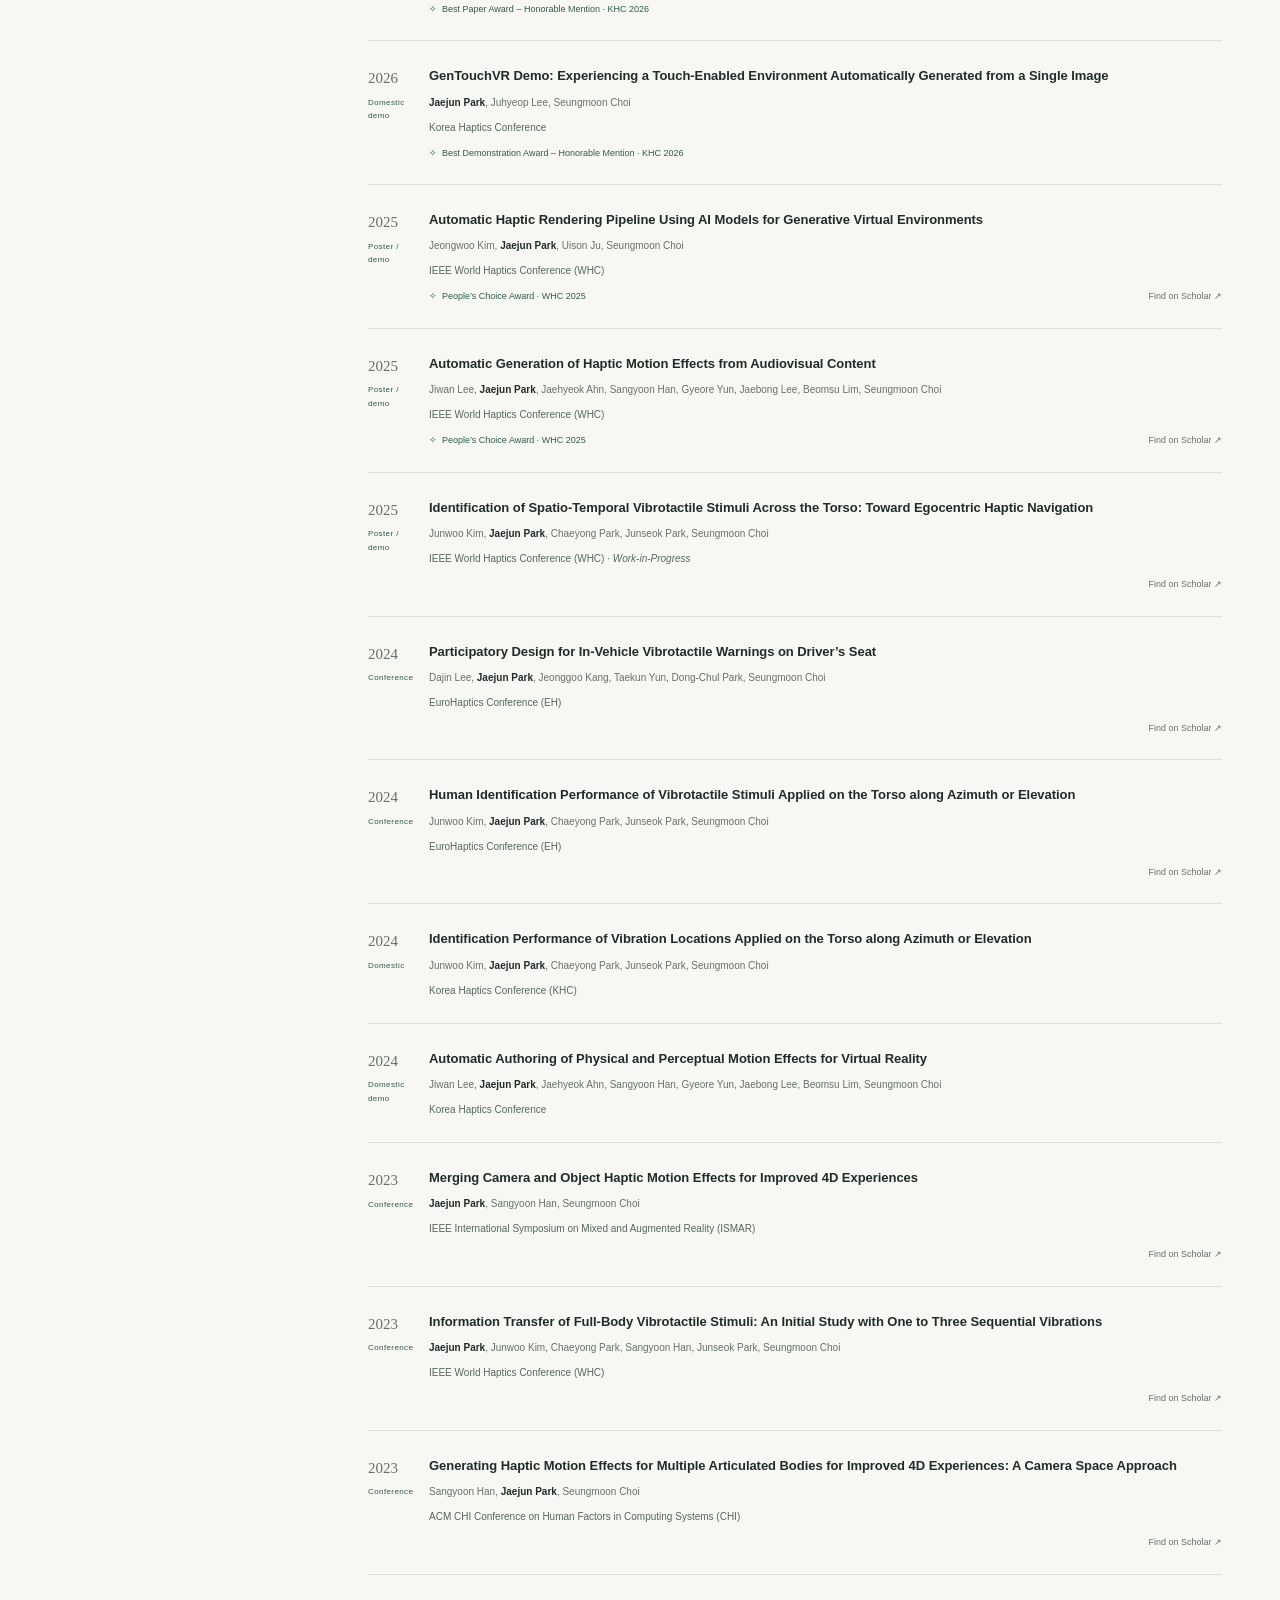
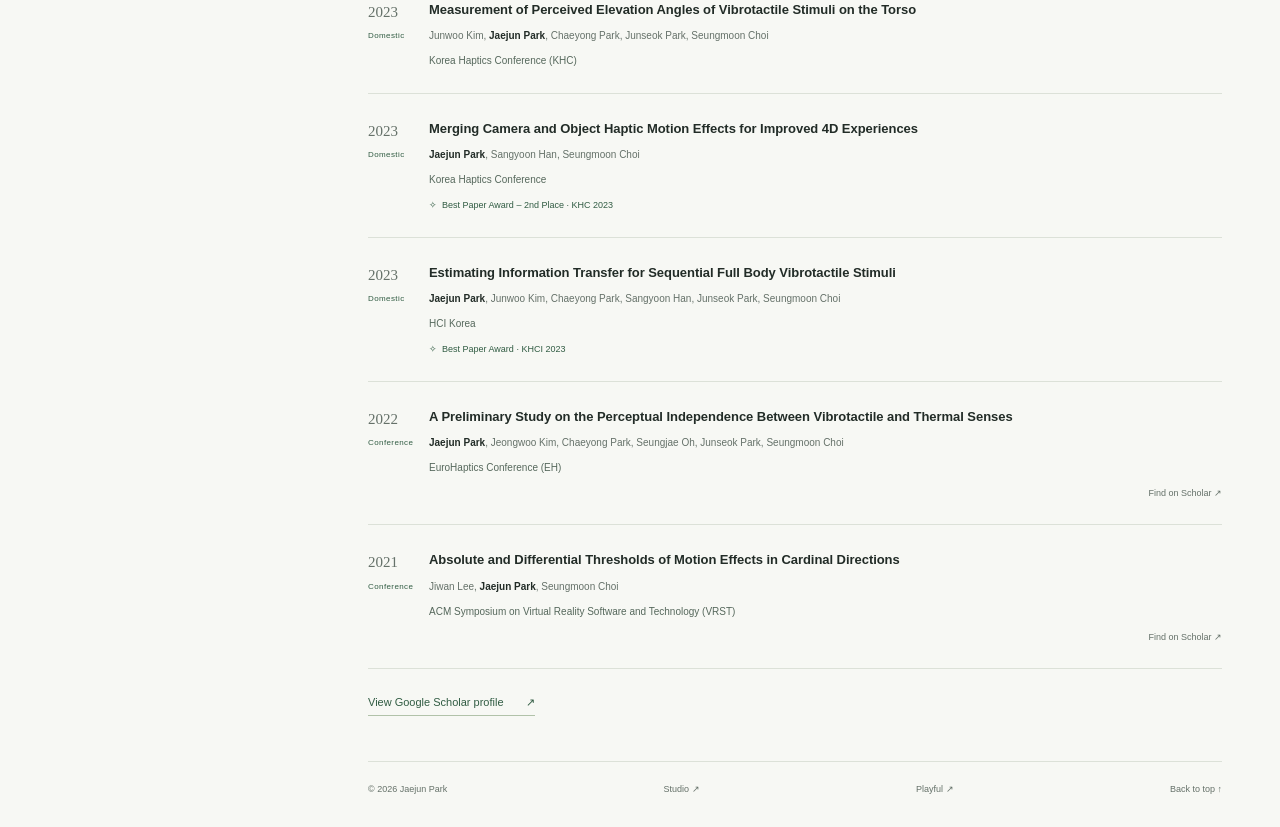
==== commit 314f087a: "Remove extra sections from academic website" ====
--- a/classic.html
+++ b/classic.html
@@ -9,9 +9,9 @@
   <meta property="og:description" content="Ph.D. candidate at POSTECH. Research in touch, perception, and virtual experiences.">
   <meta property="og:type" content="website">
   <title>Jaejun Park — HCI & Haptics</title>
-  <link rel="icon" href="assets/favicon.svg?v=beaf23d63cfe" type="image/svg+xml">
-  <link rel="stylesheet" href="assets/css/classic.css?v=beaf23d63cfe">
-  <script src="assets/js/main.js?v=beaf23d63cfe" defer></script>
+  <link rel="icon" href="assets/favicon.svg?v=cc761f5f3ce5" type="image/svg+xml">
+  <link rel="stylesheet" href="assets/css/classic.css?v=cc761f5f3ce5">
+  <script src="assets/js/main.js?v=cc761f5f3ce5" defer></script>
   <script type="application/ld+json">{"@context":"https://schema.org","@type":"Person","name":"Jaejun Park","jobTitle":"Ph.D. Candidate","affiliation":{"@type":"CollegeOrUniversity","name":"Pohang University of Science and Technology (POSTECH)"},"email":"mailto:jjpark17@postech.ac.kr","sameAs":["https://scholar.google.co.kr/citations?user=aEWsBWQAAAAJ&hl=ko","https://github.com/jjpark17"],"knowsAbout":["Multimodal Haptic Feedback (vibrotactile, thermal, and kinesthetic)","Haptic Interaction in Virtual Reality","LLMs and Automatic Haptic Generation","Human-Computer Interaction"]}</script>
 </head>
 <body>
@@ -22,8 +22,7 @@
       <nav class="top-nav" aria-label="Main navigation">
         <a href="#research">Research</a>
         <a href="#publications">Publications</a>
-        <a href="#background">Background</a>
-        <a class="nav-contact" href="mailto:jjpark17@postech.ac.kr">Get in touch <span aria-hidden="true">↗</span></a>
+        <a class="nav-contact" href="mailto:jjpark17@postech.ac.kr">Contact <span aria-hidden="true">↗</span></a>
       </nav>
     </div>
   </header>
@@ -47,10 +46,7 @@
         <span class="nav-label">ON THIS PAGE</span>
         <a href="#about" aria-current="location">About</a>
         <a href="#research">Research interests</a>
-        <a href="#selected-work">Selected work</a>
         <a href="#publications">Publications</a>
-        <a href="#awards">Awards & honors</a>
-        <a href="#background">Education & projects</a>
       </nav>
       <p class="profile-location">Pohang, South Korea</p>
     </aside>
@@ -77,30 +73,8 @@
         </div>
       </section>
 
-      <section class="content-section" id="selected-work" aria-labelledby="selected-title">
-        <div class="section-heading"><span class="section-number">02</span><h2 id="selected-title">Selected work</h2></div>
-        <article class="featured-work">
-          <div class="feature-art" aria-hidden="true">
-            <div class="art-topline"><span>GenTouchVR</span><span>IMAGE → VR → TOUCH</span></div>
-            <svg class="touch-scene" viewBox="0 0 560 225" fill="none">
-              <defs><pattern id="scene-grid" width="24" height="24" patternUnits="userSpaceOnUse"><path d="M24 0H0v24" stroke="#d0ddd3" stroke-width=".5"/></pattern></defs>
-              <rect x="0" y="0" width="560" height="225" fill="url(#scene-grid)"/>
-              <g stroke="#789580" stroke-width="1.3"><path d="m190 176 113-58 137 52-111 52zM190 176V85l113-56 137 52v89M303 29v89M190 85l139 53 111-57M329 138v84"/><path d="m239 151 52-26 54 21-53 27zM239 151v-44l51-26 55 21v44M290 81v44M239 107l53 22 53-27M292 129v44"/></g>
-              <g stroke="#315c43" stroke-width="1.4"><rect x="54" y="57" width="77" height="100" rx="3" fill="#f4f7ef"/><path d="m63 138 19-31 13 18 13-24 14 37H63z"/><circle cx="77" cy="81" r="7"/><path d="M140 108h36m-6-5 6 5-6 5M451 109h30m-6-5 6 5-6 5"/></g>
-              <g stroke="#315c43"><circle cx="508" cy="109" r="14" fill="#e1ead9"/><circle cx="508" cy="109" r="26" stroke-dasharray="3 5"/><circle cx="508" cy="109" r="39" stroke-opacity=".3"/></g>
-              <circle cx="292" cy="129" r="5" fill="#315c43"/>
-            </svg>
-            <div class="art-bottomline"><span>A single image.</span><span>A touchable virtual environment.</span></div>
-          </div>
-          <div class="featured-copy"><div class="paper-label"><span>TVCG / IEEE VR</span><span>2026</span></div><h3>GenTouchVR: Generating a Touchable Virtual Reality Environment from a Single Image</h3><p><strong>Jaejun Park</strong>, Soyeon Nam, Jeongwoo Kim, Uison Ju, Seungmoon Choi</p><a class="text-link" href="#pub-J2">View publication <span aria-hidden="true">↗</span></a></div>
-        </article>
-        <div class="selected-list"><a class="selected-item" href="#pub-C5"><span class="selected-index" aria-hidden="true">02</span><div><h3>Merging Camera and Object Haptic Motion Effects for Improved 4D Experiences</h3><p>ISMAR · 2023</p></div><span class="selected-arrow" aria-hidden="true">↗</span></a>
-<a class="selected-item" href="#pub-C4"><span class="selected-index" aria-hidden="true">03</span><div><h3>Information Transfer of Full-Body Vibrotactile Stimuli: An Initial Study with One to Three Sequential Vibrations</h3><p>WHC · 2023</p></div><span class="selected-arrow" aria-hidden="true">↗</span></a>
-<a class="selected-item" href="#pub-C3"><span class="selected-index" aria-hidden="true">04</span><div><h3>Generating Haptic Motion Effects for Multiple Articulated Bodies for Improved 4D Experiences: A Camera Space Approach</h3><p>CHI · 2023</p></div><span class="selected-arrow" aria-hidden="true">↗</span></a></div>
-      </section>
-
       <section class="content-section" id="publications" aria-labelledby="publications-title">
-        <div class="section-heading"><span class="section-number">03</span><h2 id="publications-title">Publications</h2><span class="section-total">19</span></div>
+        <div class="section-heading"><span class="section-number">02</span><h2 id="publications-title">Publications</h2><span class="section-total">19</span></div>
         <p class="section-intro">Journal articles, conference papers, and demonstrations.</p>
         <div class="publication-controls" hidden>
           <div class="filter-tabs" role="group" aria-label="Filter by publication type">
@@ -132,34 +106,6 @@
         <a class="text-link scholar-link" href="https://scholar.google.co.kr/citations?user=aEWsBWQAAAAJ&amp;hl=ko" target="_blank" rel="noopener noreferrer">View Google Scholar profile <span aria-hidden="true">↗</span></a>
       </section>
 
-      <section class="content-section" id="awards" aria-labelledby="awards-title">
-        <div class="section-heading"><span class="section-number">04</span><h2 id="awards-title">Awards & honors</h2></div>
-        <div class="award-list"><article class="award-item"><span class="award-year">2026</span><div><h3>Best Demonstration Award – Honorable Mention</h3><p>KHC 2026 <a href="#pub-KD2">Related publication ↗</a></p></div></article>
-<article class="award-item"><span class="award-year">2026</span><div><h3>Best Paper Award – Honorable Mention</h3><p>KHC 2026 <a href="#pub-KC5">Related publication ↗</a></p></div></article>
-<article class="award-item"><span class="award-year">2025</span><div><h3>People’s Choice Award</h3><p>WHC 2025 <a href="#pub-D2">Related publication ↗</a></p></div></article>
-<article class="award-item"><span class="award-year">2025</span><div><h3>People’s Choice Award</h3><p>WHC 2025 <a href="#pub-D1">Related publication ↗</a></p></div></article>
-<article class="award-item"><span class="award-year">2023</span><div><h3>Best Paper Award – 2nd Place</h3><p>KHC 2023 <a href="#pub-KC2">Related publication ↗</a></p></div></article>
-<article class="award-item"><span class="award-year">2023</span><div><h3>Best Paper Award</h3><p>KHCI 2023 <a href="#pub-KC1">Related publication ↗</a></p></div></article></div>
-      </section>
-
-      <section class="content-section" id="background" aria-labelledby="background-title">
-        <div class="section-heading"><span class="section-number">05</span><h2 id="background-title">Education & projects</h2></div>
-        <h3 class="subheading">Education</h3>
-        <div class="education-list"><article class="education-item"><p class="education-period">2021.02 – Present</p><h4>Ph.D. Candidate, Computer Science and Engineering</h4><p>Pohang University of Science and Technology (POSTECH)</p></article>
-<article class="education-item"><p class="education-period">2017.02 – 2021.02</p><h4>B.S., Computer Science and Engineering</h4><p>Pohang University of Science and Technology (POSTECH)</p></article></div>
-        <h3 class="subheading projects-heading">Research projects</h3>
-        <p class="section-intro">Projects I have contributed to during my time at POSTECH.</p>
-        <div class="project-list"><article class="project-item"><span class="project-period">24.06–Present</span><div><h4>Interaction Framework for Connecting Users to Generative Experiences via Time-Space Expanded Multimedia</h4><p>National Research Foundation of Korea (NRF)</p></div></article>
-<article class="project-item"><span class="project-period">24.05-24.11</span><div><h4>Analysis of Information Transfer Capacity in Visual-to-Tactile Substitution</h4><p>Electronics and Telecommunications Research Institute (ETRI)</p></div></article>
-<article class="project-item"><span class="project-period">24.01–26.06</span><div><h4>Development of Tactile Standards and High-fidelity Integrated Haptic System for Hyper-realistic Metaverse</h4><p>National Research Council of Science &amp; Technology (NST)</p></div></article>
-<article class="project-item"><span class="project-period">23.05-23.11</span><div><h4>The Perceptual Analysis of Multimodal Haptic Stimuli and Visual-to-Haptic Substitution</h4><p>Electronics and Telecommunications Research Institute (ETRI)</p></div></article>
-<article class="project-item"><span class="project-period">22.07-23.06</span><div><h4>Function Advancement to Improve the Marketability of Vibration Seats</h4><p>Hyundai Motor Company</p></div></article>
-<article class="project-item"><span class="project-period">22.05-22.11</span><div><h4>The Perceptual Analysis of Multimodal Haptic Stimuli and Visual-to-Haptic Substitution</h4><p>Electronics and Telecommunications Research Institute (ETRI)</p></div></article>
-<article class="project-item"><span class="project-period">21.05-21.11</span><div><h4>Analysis of tactile resolution for visual information delivery</h4><p>Electronics and Telecommunications Research Institute (ETRI)</p></div></article>
-<article class="project-item"><span class="project-period">21.02–23.06</span><div><h4>Automatic Authoring of Physical and Perceptual/Affective Motion Effects for Virtual Reality</h4><p>Samsung Research Funding &amp; Incubation Center for Future Technology</p></div></article></div>
-      </section>
-
-      <section class="contact-section" aria-labelledby="contact-title"><span class="eyebrow">LET’S CONNECT</span><h2 id="contact-title">Interested in touch,<br>perception, or virtual reality?</h2><a href="mailto:jjpark17@postech.ac.kr">jjpark17@postech.ac.kr <span aria-hidden="true">↗</span></a></section>
       <footer class="site-footer"><span>© 2026 Jaejun Park</span><a href="index.html">Studio ↗</a><a href="playful.html">Playful ↗</a><a href="#about">Back to top <span aria-hidden="true">↑</span></a></footer>
     </main>
   </div>
--- a/assets/css/classic.css
+++ b/assets/css/classic.css
@@ -4,11 +4,9 @@
 .page-layout{max-width:1260px;margin:auto;padding:64px 48px 0;display:grid;grid-template-columns:230px minmax(0,1fr);gap:80px}.profile{align-self:start;position:sticky;top:34px}.profile-emblem{width:98px;height:98px;margin:0 0 24px;background:var(--soft);border-radius:50%}.profile-emblem svg{width:100%;height:100%;stroke:#759578;stroke-width:1}.profile-emblem .emblem-dot{fill:var(--green);stroke:none}.profile h1{font-family:var(--serif);font-size:32px;font-weight:400;letter-spacing:-1px;line-height:1.2;margin:0 0 8px}.profile-role{color:var(--green);font-size:13px;margin:0 0 17px}.profile-affiliation{font-size:12px;line-height:1.85;color:var(--muted);margin:0}.profile-affiliation strong{font-weight:600;color:var(--ink);letter-spacing:.5px}.advisor{font-size:12px;color:var(--muted);line-height:1.8;margin:20px 0}.advisor span{color:var(--ink)}.profile-links{display:grid;gap:9px;font-size:12px;margin:24px 0}.profile-links a{display:grid;grid-template-columns:18px 1fr 18px;align-items:center;gap:6px}.profile-links a>span:last-child{color:var(--muted)}.cv-button{display:flex;align-items:center;gap:9px;background:var(--green);color:white;padding:11px 13px;border-radius:3px;font-size:12px}.cv-button:hover{background:#254a34;color:white}.cv-button svg{height:17px;width:17px;stroke:currentColor;stroke-width:1.5}.cv-button>span{margin-left:auto;font-size:9px;letter-spacing:1px;color:#d6e5c9}.section-nav{display:flex;flex-direction:column;border-top:1px solid var(--line);margin-top:30px;padding-top:22px;gap:9px}.nav-label{font-size:9px;letter-spacing:1.7px;color:var(--muted);margin-bottom:4px}.section-nav a{font-size:11px;color:var(--muted);padding-left:12px;border-left:2px solid transparent;line-height:1.6}.section-nav a[aria-current]{color:var(--green);border-color:var(--green);font-weight:600}.profile-location{color:var(--muted);font-size:10px;margin-top:24px}
 main{min-width:0}.hero{padding:8px 0 55px}.eyebrow{font-size:9px;letter-spacing:1.8px;color:var(--green);font-weight:600;display:flex;align-items:center;gap:9px;margin:0 0 23px}.small-dot{width:5px;height:5px;background:var(--green);border-radius:50%;flex-shrink:0}.hero h2{font-family:var(--serif);font-size:clamp(43px,4.7vw,65px);font-weight:400;letter-spacing:-2.7px;line-height:1.08;margin:0 0 26px}.hero h2 em{color:var(--green);font-weight:400}.hero-intro{font-size:16px;line-height:1.7;max-width:530px;color:var(--muted);margin:0 0 27px}.bio{font-size:13px;line-height:1.9;max-width:600px;color:#536057}.bio p{margin:0 0 13px}.bio strong{font-weight:500;color:var(--ink)}.text-link{display:inline-flex;align-items:center;gap:22px;font-size:12px;font-weight:500;color:var(--green);border-bottom:1px solid #b1c2a9;padding-bottom:3px}.hero>.text-link{margin-top:13px}.text-link:hover{border-color:var(--green)}
 .content-section{border-top:1px solid var(--line);padding:36px 0 45px}.section-heading{display:flex;align-items:baseline;gap:15px;margin-bottom:10px}.section-number{color:#809080;font-family:var(--serif);font-size:13px}.section-heading h2{font-family:var(--serif);font-size:27px;font-weight:400;letter-spacing:-.7px;margin:0;line-height:1.3}.section-total{font-size:11px;color:var(--muted);background:#e8ecdf;border-radius:20px;padding:1px 9px;margin-left:0}.section-intro{font-size:12px;color:var(--muted);margin:0 0 25px}.research-grid{display:grid;grid-template-columns:repeat(3,minmax(0,1fr));gap:25px;margin-top:29px}.research-area{padding:0 20px 0 0;border-right:1px solid var(--line)}.research-area:last-child{border:0;padding-right:0}.area-symbol{display:block;color:var(--green);font-family:var(--serif);font-size:32px;line-height:1;margin-bottom:17px}.cube-symbol{font-size:39px;line-height:32px}.research-area h3{font-size:12px;font-weight:600;margin:0 0 8px}.research-area p{font-size:11px;line-height:1.8;color:var(--muted);margin:0}
-.featured-work{border:1px solid var(--line);border-radius:4px;overflow:hidden;margin-top:23px}.feature-art{background:#eaf0e7;padding:18px 24px 14px;border-bottom:1px solid var(--line)}.art-topline,.art-bottomline{display:flex;justify-content:space-between;align-items:center;gap:16px}.art-topline{color:var(--green);font-size:10px}.art-topline>span:first-child{font-family:var(--serif);font-size:18px}.art-topline>span:last-child{font-size:8px;letter-spacing:1.4px}.touch-scene{width:100%;height:196px;margin:8px 0}.art-bottomline{font-size:9px;color:#54755d}.featured-copy{padding:22px 25px 25px}.paper-label{display:flex;align-items:center;gap:13px;font-size:9px;letter-spacing:.8px;color:var(--green);font-weight:600;text-transform:uppercase;margin:0 0 9px}.paper-label>span+span{color:var(--muted);font-weight:400}.featured-copy h3{font-size:18px;font-family:var(--serif);font-weight:400;line-height:1.5;letter-spacing:-.2px;margin:0 0 8px}.featured-copy p{font-size:10px;color:var(--muted);margin:0 0 16px;line-height:1.7}.featured-copy p strong{color:var(--ink);font-weight:600}.featured-copy .text-link{font-size:10px}.selected-item{display:grid;grid-template-columns:48px minmax(0,1fr) 18px;gap:14px;padding:21px 0;border-bottom:1px solid var(--line)}.selected-item:last-child{border-bottom:0;padding-bottom:0}.selected-index{height:42px;width:42px;background:var(--soft);color:var(--green);display:flex;align-items:center;justify-content:center;font-family:var(--serif);font-size:18px;flex-shrink:0}.selected-item h3{font-size:12px;font-weight:500;line-height:1.7;margin:0 0 6px}.selected-item p{font-size:9px;letter-spacing:.5px;color:var(--muted);margin:0}.selected-arrow{color:var(--green);font-size:17px;align-self:center}
-.publication-controls{margin-bottom:16px}.filter-tabs{display:flex;gap:4px;flex-wrap:wrap;margin-bottom:20px}.filter-tabs button{font-size:10px;border:1px solid transparent;background:transparent;color:var(--muted);padding:7px 9px;border-radius:3px;line-height:1.5;min-height:32px}.filter-tabs button span{opacity:.7;margin-left:4px;font-size:9px}.filter-tabs button[aria-pressed=true]{background:var(--green);color:white}.filter-tabs button:hover:not([aria-pressed=true]){background:#e9eee2}.search-field{display:flex;align-items:center;gap:12px;border-bottom:1px solid var(--line);padding:8px 0 11px}.search-field svg{width:15px;height:15px;stroke:#6c7a6e;stroke-width:1.3;flex-shrink:0}.search-field input{font-size:11px;background:transparent;border:0;width:100%;min-height:28px;color:var(--ink);border-radius:1px}.search-field input::placeholder{color:#66736a}.search-field input:focus{outline:2px solid #749a4d;outline-offset:4px}.publication-status{font-size:10px;color:var(--muted);margin:0 0 3px}.publication-item{display:grid;grid-template-columns:46px minmax(0,1fr);column-gap:15px;padding:24px 0;border-bottom:1px solid var(--line);scroll-margin-top:30px}.publication-year{font-family:var(--serif);font-size:15px;color:var(--muted);line-height:1.6}.publication-type{font-size:8px;letter-spacing:.4px;color:var(--green);font-weight:500;display:block;margin-top:5px}.publication-item h3{font-size:13px;line-height:1.65;font-weight:600;letter-spacing:-.05px;margin:0 0 7px}.publication-authors{font-size:10px;line-height:1.8;color:var(--muted);margin:0 0 7px}.publication-authors strong{color:var(--ink);font-weight:600}.publication-venue{font-size:10px;line-height:1.7;color:#56685c;margin:0}.publication-note{font-style:italic}.publication-footer{display:flex;align-items:flex-start;justify-content:space-between;gap:12px;margin-top:10px;flex-wrap:wrap}.publication-award{display:block;font-size:9px;line-height:1.6;color:var(--green);max-width:100%}.publication-award::before{content:'✧';margin-right:5px}.paper-search{font-size:9px;line-height:1.6;color:var(--muted);white-space:nowrap;margin-left:auto}.paper-search:hover{color:var(--green)}.scholar-link{margin-top:24px;font-size:11px}.empty-state{padding:42px 20px;text-align:center;background:var(--soft);font-size:13px}.empty-state button{background:transparent;border:0;color:var(--green);font-size:11px;text-decoration:underline}.publication-item:target{background:#eaf0e4;box-shadow:0 0 0 10px #eaf0e4;border-radius:2px}
-.award-list{margin-top:23px}.award-item{display:grid;grid-template-columns:46px 1fr;gap:15px;padding:14px 0;border-bottom:1px solid var(--line)}.award-item:last-child{border-bottom:0}.award-year{font-family:var(--serif);font-size:15px;color:var(--muted)}.award-item h3{font-size:12px;line-height:1.7;font-weight:500;margin:0 0 3px}.award-item p{font-size:10px;color:var(--muted);margin:0}.award-item a{border-bottom:1px solid #bcc7b8;color:var(--green);margin-left:8px;font-size:9px}.subheading{font-size:11px;letter-spacing:.4px;font-weight:600;margin:25px 0 17px}.education-item{border-left:1px solid #bdcbb6;padding:0 0 24px 21px;position:relative}.education-item:last-child{padding-bottom:0}.education-item::before{content:'';position:absolute;left:-4px;top:7px;width:7px;height:7px;border-radius:50%;background:var(--green);box-shadow:0 0 0 4px var(--paper)}.education-period{font-size:10px;color:var(--muted);margin:0 0 4px}.education-item h4{font-size:13px;font-weight:500;margin:0 0 4px}.education-item p:last-child{font-size:11px;color:var(--muted);margin:0}.projects-heading{margin-top:35px}.project-item{display:grid;grid-template-columns:114px minmax(0,1fr);gap:16px;border-top:1px solid var(--line);padding:17px 0}.project-period{font-size:10px;white-space:nowrap;color:var(--muted);margin-top:2px}.project-item h4{font-size:11px;font-weight:500;line-height:1.8;margin:0 0 5px}.project-item p{font-size:10px;color:var(--muted);margin:0}.contact-section{background:var(--soft);padding:30px 32px;margin:8px 0 40px;border-radius:3px}.contact-section .eyebrow{font-size:8px;margin-bottom:14px}.contact-section h2{font-size:29px;font-family:var(--serif);font-weight:400;line-height:1.35;letter-spacing:-.6px;margin:0 0 20px}.contact-section>a{font-size:12px;border-bottom:1px solid #acbfa2;padding-bottom:5px;color:var(--green);display:inline-flex;gap:30px}.site-footer{display:flex;justify-content:space-between;gap:20px;font-size:9px;color:var(--muted);padding:20px 0 30px;border-top:1px solid var(--line)}
-@media(min-width:1500px){.page-layout{gap:95px}}@media(max-width:1050px){.page-layout{padding:50px 34px 0;grid-template-columns:200px minmax(0,1fr);gap:48px}.header-inner{padding:0 34px}.top-nav{gap:24px}.hero h2{font-size:54px}.research-grid{gap:16px}.research-area{padding-right:12px}.touch-scene{height:176px}.profile h1{font-size:29px}}
-@media(max-width:760px){html{scroll-padding-top:25px}.site-header{height:auto}.header-inner{height:auto;min-height:92px;padding:14px 24px;flex-wrap:wrap;gap:6px}.brand-name{font-size:21px}.top-nav{width:100%;justify-content:space-between;gap:12px;font-size:11px}.top-nav>a:nth-child(3){display:none}.top-nav .nav-contact{margin-left:0}.page-layout{padding:35px 24px 0;display:block}.profile{position:static;display:grid;grid-template-columns:64px 1fr;column-gap:18px;padding-bottom:28px;border-bottom:1px solid var(--line);margin-bottom:34px}.profile-emblem{width:64px;height:64px;grid-row:1/4;margin:0}.profile h1{font-size:27px;margin:0 0 3px;line-height:1.2}.profile-role{font-size:11px;margin:0}.profile-affiliation{font-size:10px;grid-column:2;line-height:1.7}.profile-affiliation br{display:none}.profile-affiliation strong{margin-left:8px}.advisor,.section-nav,.profile-location{display:none}.profile-links{display:flex;flex-wrap:wrap;gap:20px;margin:19px 0 0;grid-column:1/-1;font-size:10px}.profile-links a{display:flex;gap:5px}.profile-links a>span:last-child{display:none}.cv-button{grid-column:1/-1;justify-self:start;font-size:10px;padding:9px 13px;margin-top:17px;gap:10px}.cv-button>span{margin-left:15px}.cv-button svg{width:14px;height:14px}.hero{padding-top:0;padding-bottom:36px}.eyebrow{font-size:8px;letter-spacing:1.2px;gap:7px;margin-bottom:19px}.hero h2{font-size:48px;letter-spacing:-2px}.hero-intro{font-size:14px;margin-bottom:20px}.bio{font-size:12px}.text-link{font-size:11px}.content-section{padding:29px 0 34px}.section-heading h2{font-size:25px}.section-number{font-size:12px}.section-heading{gap:12px}.section-intro{font-size:11px}.research-grid{gap:13px}.research-area h3{font-size:10px;line-height:1.6}.research-area p{font-size:10px}.area-symbol{font-size:29px;line-height:30px;margin-bottom:12px}.cube-symbol{font-size:35px}.feature-art{padding:15px 15px 12px}.touch-scene{height:auto;min-height:140px}.art-topline>span:first-child{font-size:16px}.art-topline>span:last-child{font-size:7px;letter-spacing:.7px}.art-bottomline{font-size:8px}.featured-copy{padding:19px}.featured-copy h3{font-size:17px}.selected-item{gap:12px;grid-template-columns:37px minmax(0,1fr) 15px}.selected-index{width:34px;height:34px;font-size:15px}.selected-item h3{font-size:11px}.filter-tabs{gap:3px}.filter-tabs button{font-size:9px;padding:7px 8px}.publication-item{grid-template-columns:36px minmax(0,1fr);gap:12px;padding:21px 0}.publication-year{font-size:13px}.publication-item h3{font-size:12px}.publication-authors,.publication-venue{font-size:10px}.publication-footer{gap:6px}.paper-search{font-size:9px}.project-item{grid-template-columns:1fr;gap:6px}.project-period{font-size:9px}.award-item{grid-template-columns:36px 1fr;gap:12px}.contact-section{padding:25px}.contact-section h2{font-size:25px}}
-@media(max-width:380px){.header-inner,.page-layout{padding-left:18px;padding-right:18px}.top-nav{gap:12px}.hero h2{font-size:42px}.research-grid{grid-template-columns:1fr;gap:18px}.research-area{border-right:0;display:grid;grid-template-columns:35px 1fr;gap:2px 10px;padding:0}.area-symbol{grid-row:1/3;margin:0}.research-area h3{font-size:12px;margin:0}.research-area p{font-size:11px}.art-topline>span:last-child{font-size:6px}.contact-section{padding:22px}}
+.publication-controls{margin-bottom:16px}.filter-tabs{display:flex;gap:4px;flex-wrap:wrap;margin-bottom:20px}.filter-tabs button{font-size:10px;border:1px solid transparent;background:transparent;color:var(--muted);padding:7px 9px;border-radius:3px;line-height:1.5;min-height:32px}.filter-tabs button span{opacity:.7;margin-left:4px;font-size:9px}.filter-tabs button[aria-pressed=true]{background:var(--green);color:white}.filter-tabs button:hover:not([aria-pressed=true]){background:#e9eee2}.search-field{display:flex;align-items:center;gap:12px;border-bottom:1px solid var(--line);padding:8px 0 11px}.search-field svg{width:15px;height:15px;stroke:#6c7a6e;stroke-width:1.3;flex-shrink:0}.search-field input{font-size:11px;background:transparent;border:0;width:100%;min-height:28px;color:var(--ink);border-radius:1px}.search-field input::placeholder{color:#66736a}.search-field input:focus{outline:2px solid #749a4d;outline-offset:4px}.publication-status{font-size:10px;color:var(--muted);margin:0 0 3px}.publication-item{display:grid;grid-template-columns:46px minmax(0,1fr);column-gap:15px;padding:24px 0;border-bottom:1px solid var(--line);scroll-margin-top:30px}.publication-year{font-family:var(--serif);font-size:15px;color:var(--muted);line-height:1.6}.publication-type{font-size:8px;letter-spacing:.4px;color:var(--green);font-weight:500;display:block;margin-top:5px}.publication-item h3{font-size:13px;line-height:1.65;font-weight:600;letter-spacing:-.05px;margin:0 0 7px}.publication-authors{font-size:10px;line-height:1.8;color:var(--muted);margin:0 0 7px}.publication-authors strong{color:var(--ink);font-weight:600}.publication-venue{font-size:10px;line-height:1.7;color:#56685c;margin:0}.publication-note{font-style:italic}.publication-footer{display:flex;align-items:flex-start;justify-content:space-between;gap:12px;margin-top:10px;flex-wrap:wrap}.publication-award{display:block;font-size:9px;line-height:1.6;color:var(--green);max-width:100%}.publication-award::before{content:'✧';margin-right:5px}.paper-search{font-size:9px;line-height:1.6;color:var(--muted);white-space:nowrap;margin-left:auto}.paper-search:hover{color:var(--green)}.scholar-link{margin-top:24px;font-size:11px}.empty-state{padding:42px 20px;text-align:center;background:var(--soft);font-size:13px}.empty-state button{background:transparent;border:0;color:var(--green);font-size:11px;text-decoration:underline}.publication-item:target{background:#eaf0e4;box-shadow:0 0 0 10px #eaf0e4;border-radius:2px}.site-footer{display:flex;justify-content:space-between;gap:20px;font-size:9px;color:var(--muted);padding:20px 0 30px;border-top:1px solid var(--line)}
+@media(min-width:1500px){.page-layout{gap:95px}}@media(max-width:1050px){.page-layout{padding:50px 34px 0;grid-template-columns:200px minmax(0,1fr);gap:48px}.header-inner{padding:0 34px}.top-nav{gap:24px}.hero h2{font-size:54px}.research-grid{gap:16px}.research-area{padding-right:12px}.profile h1{font-size:29px}}
+@media(max-width:760px){html{scroll-padding-top:25px}.site-header{height:auto}.header-inner{height:auto;min-height:92px;padding:14px 24px;flex-wrap:wrap;gap:6px}.brand-name{font-size:21px}.top-nav{width:100%;justify-content:space-between;gap:12px;font-size:11px}.top-nav .nav-contact{margin-left:0}.page-layout{padding:35px 24px 0;display:block}.profile{position:static;display:grid;grid-template-columns:64px 1fr;column-gap:18px;padding-bottom:28px;border-bottom:1px solid var(--line);margin-bottom:34px}.profile-emblem{width:64px;height:64px;grid-row:1/4;margin:0}.profile h1{font-size:27px;margin:0 0 3px;line-height:1.2}.profile-role{font-size:11px;margin:0}.profile-affiliation{font-size:10px;grid-column:2;line-height:1.7}.profile-affiliation br{display:none}.profile-affiliation strong{margin-left:8px}.advisor,.section-nav,.profile-location{display:none}.profile-links{display:flex;flex-wrap:wrap;gap:20px;margin:19px 0 0;grid-column:1/-1;font-size:10px}.profile-links a{display:flex;gap:5px}.profile-links a>span:last-child{display:none}.cv-button{grid-column:1/-1;justify-self:start;font-size:10px;padding:9px 13px;margin-top:17px;gap:10px}.cv-button>span{margin-left:15px}.cv-button svg{width:14px;height:14px}.hero{padding-top:0;padding-bottom:36px}.eyebrow{font-size:8px;letter-spacing:1.2px;gap:7px;margin-bottom:19px}.hero h2{font-size:48px;letter-spacing:-2px}.hero-intro{font-size:14px;margin-bottom:20px}.bio{font-size:12px}.text-link{font-size:11px}.content-section{padding:29px 0 34px}.section-heading h2{font-size:25px}.section-number{font-size:12px}.section-heading{gap:12px}.section-intro{font-size:11px}.research-grid{gap:13px}.research-area h3{font-size:10px;line-height:1.6}.research-area p{font-size:10px}.area-symbol{font-size:29px;line-height:30px;margin-bottom:12px}.cube-symbol{font-size:35px}.filter-tabs{gap:3px}.filter-tabs button{font-size:9px;padding:7px 8px}.publication-item{grid-template-columns:36px minmax(0,1fr);gap:12px;padding:21px 0}.publication-year{font-size:13px}.publication-item h3{font-size:12px}.publication-authors,.publication-venue{font-size:10px}.publication-footer{gap:6px}.paper-search{font-size:9px}}
+@media(max-width:380px){.header-inner,.page-layout{padding-left:18px;padding-right:18px}.top-nav{gap:12px}.hero h2{font-size:42px}.research-grid{grid-template-columns:1fr;gap:18px}.research-area{border-right:0;display:grid;grid-template-columns:35px 1fr;gap:2px 10px;padding:0}.area-symbol{grid-row:1/3;margin:0}.research-area h3{font-size:12px;margin:0}.research-area p{font-size:11px}}
 @media(prefers-reduced-motion:reduce){html{scroll-behavior:auto}}
-@media print{body{background:white;font-size:11px}.site-header,.section-nav,.profile-emblem,.cv-button,.publication-controls,.publication-status,.paper-search,.contact-section,.site-footer,.skip-link{display:none!important}.page-layout{display:block;padding:0;max-width:none}.profile{position:static;border-bottom:1px solid #aaa;padding-bottom:12px;margin-bottom:20px}.profile h1{font-size:25px}.profile-role,.profile-affiliation,.advisor{display:inline-block;margin:0 15px 0 0}.profile-links{display:flex;gap:20px;margin:8px 0}.profile-location{display:none}.hero{padding:0 0 20px}.hero h2{font-size:32px}.content-section{padding:20px 0}.publication-item,.award-item,.project-item,.education-item,.featured-work{break-inside:avoid}.feature-art{display:none}.publication-item[hidden]{display:grid!important}.empty-state{display:none!important}a{color:inherit}.section-heading h2{font-size:21px}}
+@media print{body{background:white;font-size:11px}.site-header, .section-nav, .profile-emblem, .cv-button, .publication-controls, .publication-status, .paper-search, .site-footer, .skip-link {display:none!important}.page-layout{display:block;padding:0;max-width:none}.profile{position:static;border-bottom:1px solid #aaa;padding-bottom:12px;margin-bottom:20px}.profile h1{font-size:25px}.profile-role,.profile-affiliation,.advisor{display:inline-block;margin:0 15px 0 0}.profile-links{display:flex;gap:20px;margin:8px 0}.profile-location{display:none}.hero{padding:0 0 20px}.hero h2{font-size:32px}.content-section{padding:20px 0}.publication-item {break-inside:avoid}.publication-item[hidden]{display:grid!important}.empty-state{display:none!important}a{color:inherit}.section-heading h2{font-size:21px}}
